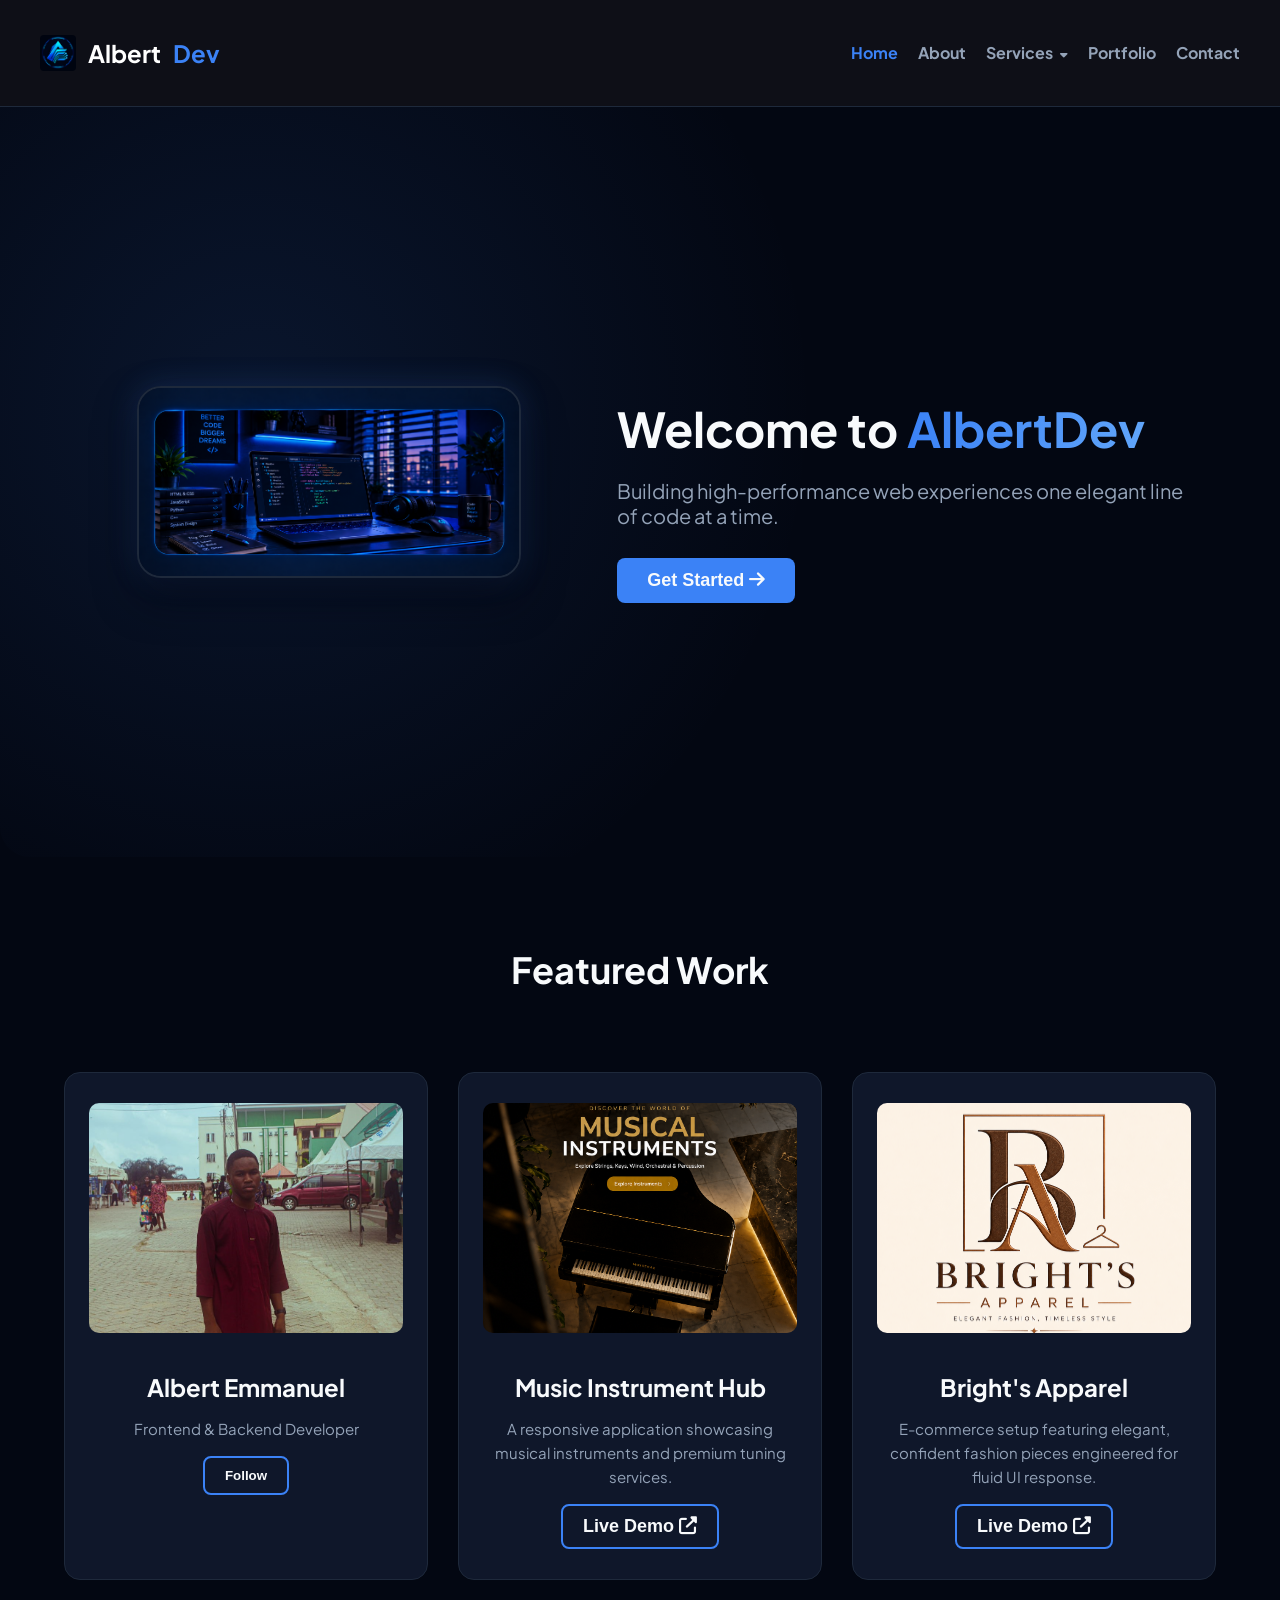
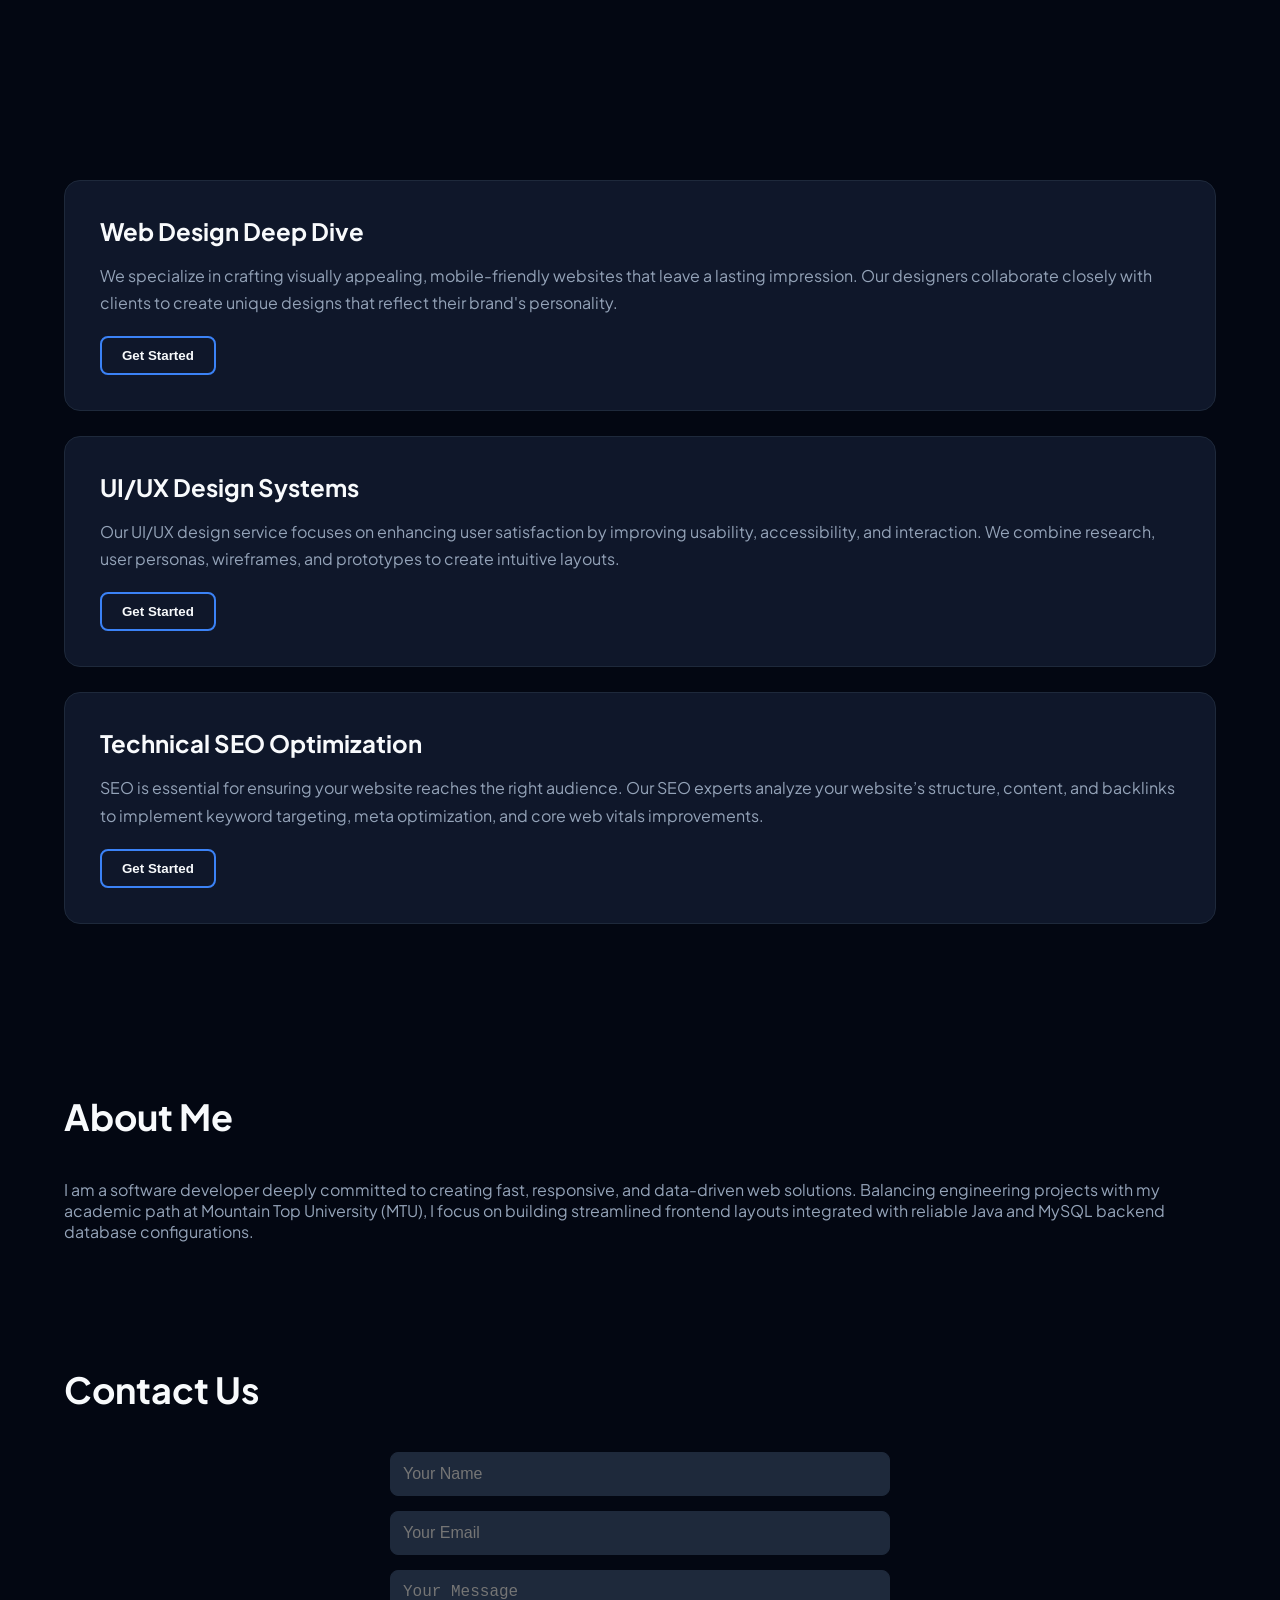
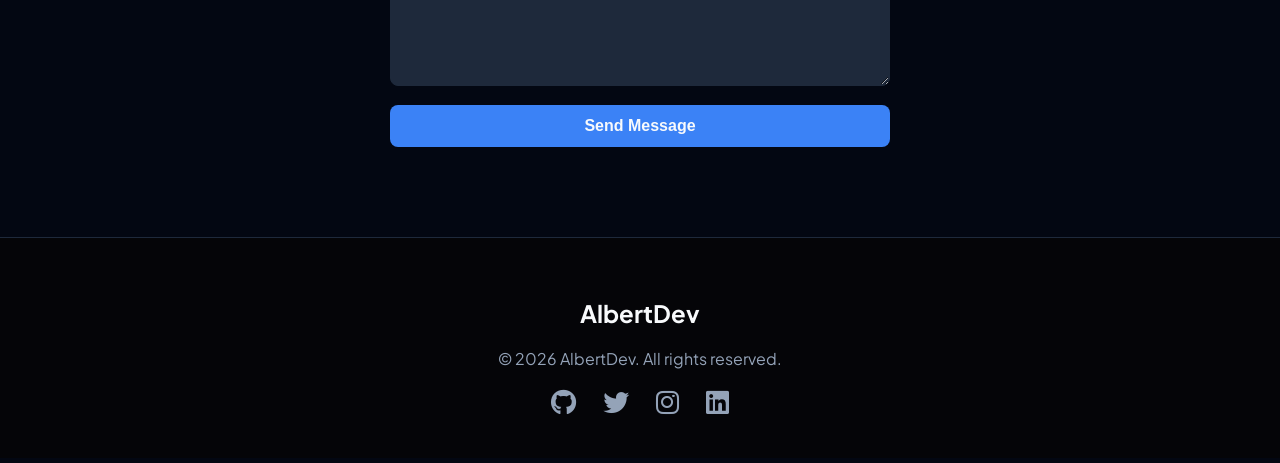
==== index.html @ c2d77518 "Update index.html" ====
<!DOCTYPE html>
<html lang="en">
<head>
    <meta charset="UTF-8">
    <meta name="viewport" content="width=device-width, initial-scale=1.0">
    <title>AlbertDev Portfolio</title>
    <link rel="preconnect" href="https://fonts.googleapis.com">
    <link rel="preconnect" href="https://fonts.gstatic.com" crossorigin>
    <link href="https://fonts.googleapis.com/css2?family=Plus+Jakarta+Sans:wght@400;600;700&display=swap" rel="stylesheet">
    <link rel="stylesheet" href="style.css">
    <link rel="stylesheet" href="https://cdnjs.cloudflare.com/ajax/libs/font-awesome/6.5.0/css/all.min.css">
</head>
<body>

<nav class="navbar">
    <h1 class="logo">
        <img src="Albert image logo.png" alt="AlbertDev Logo" class="logo-icon"> Albert<span>Dev</span>
    </h1>
    <div class="nav-toggle">&#9776;</div>
    <ul class="nav-links">
        <li><a href="#hero" class="active">Home</a></li>
        <li><a href="about.html">About</a></li>
        <li class="dropdown">
            <a href="#services" class="dropdown-trigger">Services <i class="fas fa-caret-down"></i></a>
            <ul class="dropdown-menu">
                <li><a href="contact.html">Web Design</a></li>
                <li><a href="contact.html">UI/UX Design</a></li>
                <li><a href="contact.html">SEO Optimization</a></li>
            </ul>
        </li>
        <li><a href="#cards-section">Portfolio</a></li>
        <li><a href="contact.html">Contact</a></li>
    </ul>
</nav>

<section id="hero" class="hero">
    <div class="hero-container">
        
        <div class="hero-image-side">
            <img src="Hero2.png" alt="Albert Emmanuel" class="profile-avatar">
        </div>
        
        <div class="hero-text-side">
            <h1>Welcome to <span class="text-gradient">AlbertDev</span></h1>
            <p>Building high-performance web experiences one elegant line of code at a time.</p>
            <button class="btn-primary" onclick="scrollToCards()">Get Started <i class="fas fa-arrow-right"></i></button>
        </div>

    </div>
</section>

<section id="cards-section" class="portfolio-section">
    <h2 class="section-title">Featured Work</h2>
    <div class="container grid-3">

        <div class="card portfolio-card profile-card">
            <div class="card-img-wrapper">
                <img src="Alby.jpg" alt="Albert Emmanuel" loading="lazy">
            </div>
            <h2>Albert Emmanuel</h2>
            <p class="subtitle">Frontend & Backend Developer</p>
            <button class="btn-secondary" onclick="window.location.href='mywork.html'">Follow</button>
        </div>

        <div class="card portfolio-card">
            <div class="card-img-wrapper">
                <img src="musotraxlogo.png" alt="Music Instrument Website" loading="lazy">
            </div>
            <h2>Music Instrument Hub</h2>
            <p>A responsive application showcasing musical instruments and premium tuning services.</p>
            <button class="btn-primary" onclick="window.open('https://musotrax.netlify.app/')">Live Demo <i class="fas fa-external-link-alt"></i></button>
        </div>

        <div class="card portfolio-card">
            <div class="card-img-wrapper">
                <img src="brightslogo.png" alt="Bright's Apparel" loading="lazy">
            </div>
            <h2>Bright's Apparel</h2>
            <p>E-commerce setup featuring elegant, confident fashion pieces engineered for fluid UI response.</p>
            <button class="btn-primary" onclick="window.open('https://bight-s-apparel.vercel.app/')">Live Demo <i class="fas fa-external-link-alt"></i></button>
        </div>
 </div>
</section>
    <section id="services" class="detailed-services">
    <div class="container grid-3">
        
        <div class="detailed-card">
            <h2>Web Design Deep Dive</h2>
            <p>We specialize in crafting visually appealing, mobile-friendly websites that leave a lasting impression. Our designers collaborate closely with clients to create unique designs that reflect their brand's personality.</p>
            <button class="btn-secondary" onclick="window.location.href='contact.html'">Get Started</button>
        </div>

        <div class="detailed-card">
            <h2>UI/UX Design Systems</h2>
            <p>Our UI/UX design service focuses on enhancing user satisfaction by improving usability, accessibility, and interaction. We combine research, user personas, wireframes, and prototypes to create intuitive layouts.</p>
            <button class="btn-secondary" onclick="window.location.href='contact.html'">Get Started</button>
        </div>

        <div class="detailed-card">
            <h2>Technical SEO Optimization</h2>
            <p>SEO is essential for ensuring your website reaches the right audience. Our SEO experts analyze your website’s structure, content, and backlinks to implement keyword targeting, meta optimization, and core web vitals improvements.</p>
            <button class="btn-secondary" onclick="window.location.href='contact.html'">Get Started</button>
        </div>

    </div>
</section>

<section id="about-section" class="about-section">
    <div class="container">
        <h2 class="section-title">About Me</h2>
        <div class="about-content">
            <p>I am a software developer deeply committed to creating fast, responsive, and data-driven web solutions. Balancing engineering projects with my academic path at Mountain Top University (MTU), I focus on building streamlined frontend layouts integrated with reliable Java and MySQL backend database configurations.</p>
        </div>
    </div>
</section>

<!-- Section 4: Contact Section (Synchronized Formspree Handler) -->
<section id="contact-section" class="contact-section">
    <div class="container">
        <h2 class="section-title">Contact Us</h2>
        <form id="contactForm" class="contact-form" action="https://formspree.io/f/maqdkdrg" method="POST">
            <div class="form-group">
                <input type="text" name="name" placeholder="Your Name" required>
            </div>
            <div class="form-group">
                <input type="email" name="email" placeholder="Your Email" required>
            </div>
            <div class="form-group">
                <textarea name="message" rows="5" placeholder="Your Message" required></textarea>
            </div>
            <button type="submit" class="btn-primary">Send Message</button>
        </form>

        <p id="successMessage" class="success-message" style="margin-top: 15px; display: none; font-weight: bold; color: #10B981;"></p>
    </div>
</section>

<footer class="footer">
    <div class="footer-content">
        <h2>Albert<span class="text-purple">Dev</span></h2>
        <p>© 2026 AlbertDev. All rights reserved.</p>
        <div class="social-icons">
            <a href="#"><i class="fab fa-github"></i></a>
            <a href="#"><i class="fab fa-twitter"></i></a>
            <a href="#"><i class="fab fa-instagram"></i></a>
            <a href="#"><i class="fab fa-linkedin"></i></a>
        </div>
    </div>
</footer>

<button id="backToTop" title="Go to top">↑</button>

<script>
    const toggle = document.querySelector('.nav-toggle');
    const navLinks = document.querySelector('.nav-links');
    toggle.addEventListener('click', () => navLinks.classList.toggle('active'));

    function scrollToCards() {
        document.getElementById('cards-section').scrollIntoView({ behavior: 'smooth' });
    }

    const backToTop = document.getElementById("backToTop");
    window.onscroll = function() {
        if (document.body.scrollTop > 300 || document.documentElement.scrollTop > 300) {
            backToTop.style.display = "block";
        } else {
            backToTop.style.display = "none";
        }
    };

    backToTop.addEventListener("click", () => {
        window.scrollTo({ top: 0, behavior: "smooth" });
    });
  // Formspree AJAX Submission Handler (Matched to contact.html)
const form = document.getElementById("contactForm");
const successMessage = document.getElementById("successMessage");

form.addEventListener("submit", function(e) {
    e.preventDefault(); 

    const data = new FormData(form);

    fetch(form.action, {
        method: "POST",
        body: data,
        headers: { 'Accept': 'application/json' }
    })
    .then(response => {
        if(response.ok) {
            successMessage.textContent = "✅ Thank you! Your message has been sent.";
            successMessage.style.color = "#10B981";
            successMessage.style.display = "block";
            form.reset();
        } else {
            successMessage.textContent = "⚠️ Oops! Something went wrong. Try again.";
            successMessage.style.color = "#EF4444";
            successMessage.style.display = "block";
        }
    })
    .catch(() => {
        successMessage.textContent = "⚠️ Oops! Something went wrong. Try again.";
        successMessage.style.color = "#EF4444";
        successMessage.style.display = "block";
    });
});
</script>
</body>
</html>
---- style.css ----
/* ==========================================
   THEME VARIABLES (The Screenshot Aesthetic)
   ========================================== */
:root {
    --bg-dark-obsidian: #030712; /* Deep midnight-slate background */
    --bg-card-slate: #0F172A;    /* Dark electric blue/slate for cards */
    --bg-input: #1E293B;         /* Input field background block */
    --accent-purple: #3B82F6;    /* Bright electric blue matching the FTMO style */
    --accent-glow: rgba(59, 130, 246, 0.25);
    --text-primary: #F8FAFC;      /* White text headers */
    --text-secondary: #94A3B8;    /* Soft slate blue body text */
    --border-subtle: #1E293B;     /* Seamless card borders */
}

/* ================== BODY ================== */
body {
    font-family: 'Plus Jakarta Sans', Arial, sans-serif;
    margin: 0;
    background-color: var(--bg-dark-obsidian);
    color: var(--text-secondary);
}

html {
    scroll-behavior: smooth;
}

/* ================== NAVBAR ================== */
.navbar {
    display: flex;
    justify-content: space-between;
    align-items: center;
    background-color: rgba(18, 18, 26, 0.8);
    backdrop-filter: blur(12px); 
    -webkit-backdrop-filter: blur(12px);
    padding: 15px 40px;
    position: sticky;
    top: 0;
    z-index: 1000;
    border-bottom: 1px solid var(--border-subtle);
}

.logo {
    color: var(--text-primary);
    font-size: 24px;
    font-weight: bold;
}

.logo span {
    color: var(--accent-purple);
}

.nav-toggle {
    display: none;
    font-size: 28px;
    color: var(--text-primary);
    cursor: pointer;
}

.nav-links {
    list-style: none;
    display: flex;
    gap: 20px;
    margin: 0;
    padding: 0;
}

.nav-links a {
    text-decoration: none;
    color: var(--text-secondary);
    font-weight: bold;
    transition: color 0.3s ease;
}

.nav-links a:hover, .nav-links a.active {
    color: var(--accent-purple);
}

/* ================== MIKCO STYLE FLOATING DROPDOWN ================== */
.dropdown {
    position: relative;
}

.dropdown-trigger i {
    font-size: 12px;
    margin-left: 4px;
    transition: transform 0.3s ease;
}

/* Consolidated dropdown menu using Mikco's slide-and-fade animation rules */
.dropdown-menu {
    display: block; 
    position: absolute;
    top: 100%; 
    left: 0;
    background-color: var(--bg-card-slate);
    border: 1px solid var(--border-subtle);
    list-style: none;
    padding: 10px 0;
    min-width: 170px;
    border-radius: 8px;
    box-shadow: 0 10px 25px rgba(0, 0, 0, 0.3), 0 0 15px var(--accent-glow);
    
    /* Animation initial states (hidden, pulled slightly upward) */
    opacity: 0;
    visibility: hidden;
    transform: translateY(-10px); 
    
    /* Transition curves matching the sleek corporate interface */
    transition: opacity 0.3s ease, transform 0.3s ease, visibility 0.3s ease;
    z-index: 1000;
}

.dropdown-menu li {
    padding: 0;
}

.dropdown-menu li a {
    color: var(--text-secondary);
    text-decoration: none;
    display: block;
    padding: 10px 20px;
    font-size: 14px;
    font-weight: 600;
    transition: all 0.2s ease;
}

/* Dropdown interactive links hover */
.dropdown-menu li a:hover {
    color: var(--text-primary);
    background-color: rgba(59, 130, 246, 0.1); 
    padding-left: 24px; /* Micro-motion forward bounce */
}

/* Hovering over parent slides DOWN into view */
.dropdown:hover .dropdown-menu {
    opacity: 1;
    visibility: visible;
    transform: translateY(0); 
}

/* Rotates the caret smoothly */
.dropdown:hover .dropdown-trigger i {
    transform: rotate(180deg);
    color: var(--accent-purple);
}
 /* ================== REBUILT HERO SECTION ================== */
.hero {
    min-height: 70vh;
    display: flex;
    align-items: center;
    justify-content: center;
    padding: 60px 20px;
    background: radial-gradient(circle at 20% 40%, rgba(59, 130, 246, 0.12) 0%, transparent 50%);
    overflow: hidden;
    border-bottom-left-radius: 30px;
    border-bottom-right-radius: 30px;
}
 .hero-container {
    display: flex;
    align-items: center;
    justify-content: space-between;
    gap: 50px;
    width: 90%;
    max-width: 1100px;
    margin: 0 auto;
}

.hero-image-side {
    flex: 1;
    display: flex;
    justify-content: center;
    align-items: center;
}

.profile-avatar {
    width: 100%;
    max-width: 380px;
    height: auto;
    border-radius: 24px;
    border: 2px solid var(--border-subtle);
    box-shadow: 0 20px 40px rgba(3, 7, 18, 0.6), 0 0 30px rgba(59, 130, 246, 0.2);
    object-fit: cover;
}

.hero-text-side {
    flex: 1.2;
    text-align: left;
}

.hero-text-side h1 {
    font-size: 48px;
    margin-bottom: 20px;
    line-height: 1.2;
    color: var(--text-primary);
}

.hero-text-side p {
    font-size: 20px;
    margin-bottom: 30px;
    color: var(--text-secondary);
}

.hero button, .btn-primary {
    background-color: var(--accent-purple);
    color: var(--text-primary);
    border: none;
    padding: 12px 30px;
    border-radius: 8px;
    font-size: 18px;
    cursor: pointer;
    font-weight: 600;
    transition: all 0.3s ease;
}

.hero button:hover, .btn-primary:hover {
    background-color: #2563EB; 
    box-shadow: 0 5px 25px var(--accent-glow);
    transform: translateY(-2px);
}

.small-hero {
    padding: 80px 20px;
    border-radius: 0;
}

/* ================== LAYOUT STRUCTURE & CARDS ================== */
.container {
    width: 90%;
    max-width: 1200px;
    margin: 0 auto;
    padding: 40px 0;
}

/* Sleek Flexible Grid Layout */
.grid-3 {
    display: grid;
    grid-template-columns: repeat(auto-fit, minmax(320px, 1fr));
    gap: 30px;
}

.card {
    background-color: var(--bg-card-slate);
    border: 1px solid var(--border-subtle);
    padding: 30px 24px;
    border-radius: 16px;
    text-align: center;
    box-sizing: border-box;
    transition: transform 0.3s cubic-bezier(0.4, 0, 0.2, 1), border-color 0.3s, box-shadow 0.3s;
}

.card:hover {
    transform: translateY(-8px);
    border-color: var(--accent-purple);
    box-shadow: 0 12px 40px var(--accent-glow);
}

.card img, .card-img-wrapper img {
    width: 100%;
    border-radius: 10px;
    margin-bottom: 15px;
    object-fit: cover;
    height: 230px;
}

.card h2 {
    color: var(--text-primary);
    font-size: 24px;
    margin-bottom: 12px;
}

.card p {
    color: var(--text-secondary);
    font-size: 15px;
    line-height: 1.6;
}

.card button, .btn-secondary {
    background-color: transparent;
    color: var(--text-primary);
    border: 2px solid var(--accent-purple);
    padding: 10px 20px;
    border-radius: 8px;
    cursor: pointer;
    font-weight: 600;
    transition: all 0.3s ease;
}

.card button:hover, .btn-secondary:hover {
    background-color: var(--accent-purple);
    transform: scale(1.05);
}

.card-icon {
    font-size: 40px;
    color: var(--accent-purple);
    margin-bottom: 15px;
}

/* ================== DETAILED SERVICES DISPLAY FIXED ================== */
.detailed-services {
    padding: 60px 0;
    background: var(--bg-dark-obsidian);
}

.detailed-services .container {
    display: flex;
    flex-direction: column;
    gap: 25px;
}

.detailed-card {
    background-color: var(--bg-card-slate);
    border: 1px solid var(--border-subtle);
    padding: 35px;
    border-radius: 16px;
    text-align: left;
    transition: border-color 0.3s ease;
}

.detailed-card:hover {
    border-color: var(--accent-purple);
}

.detailed-card h2 {
    color: var(--text-primary);
    margin-top: 0;
    margin-bottom: 15px;
}

.detailed-card p {
    color: var(--text-secondary);
    line-height: 1.7;
    margin-bottom: 20px;
    font-size: 16px;
}
 /* ================== SERVICES / PORTFOLIO UTILITIES ================== */
.services-section, .portfolio-section {
    padding: 60px 0;
    text-align: center;
}

.section-title {
    font-size: 36px;
    color: var(--text-primary);
    margin-bottom: 40px;
}

.text-gradient {
    background: linear-gradient(to right, #3B82F6, #60A5FA);
    -webkit-background-clip: text;
    -webkit-text-fill-color: transparent;
}
/* ================== CONTACT FORM ================== */
.contact-form {
    max-width: 500px;
    margin: auto;
    display: flex;
    flex-direction: column;
    gap: 15px;
}

.contact-form input,
.contact-form textarea {
    padding: 12px;
    border-radius: 8px;
    background-color: var(--bg-input);
    border: 1px solid var(--border-subtle);
    color: var(--text-primary);
    font-size: 16px;
    width: 100%;
    box-sizing: border-box;
    transition: border 0.3s ease, box-shadow 0.3s ease;
}

.contact-form input:focus,
.contact-form textarea:focus {
    border-color: var(--accent-purple);
    box-shadow: 0 0 8px var(--accent-glow);
    outline: none;
}

.contact-form button {
    background-color: var(--accent-purple);
    color: var(--text-primary);
    border: none;
    padding: 12px;
    border-radius: 8px;
    font-size: 16px;
    font-weight: 600;
    cursor: pointer;
    transition: all 0.3s ease;
}

.contact-form button:hover {
    background-color: #2563EB;
    transform: scale(1.02);
}

/* ================== FOOTER ================== */
.footer {
    background-color: #050508;
    border-top: 1px solid var(--border-subtle);
    color: var(--text-primary);
    text-align: center;
    padding: 40px 20px;
    margin-top: 50px;
}

.footer p {
    color: var(--text-secondary);
}

.social-icons a {
    text-decoration: none;
    color: var(--text-secondary);
    font-size: 26px;
    margin: 0 12px;
    display: inline-block;
    transition: transform 0.3s ease, color 0.3s ease;
}

.social-icons a:hover {
    transform: scale(1.2);
    color: var(--accent-purple);
}

/* ================== BACK TO TOP BUTTON ================== */
#backToTop {
    position: fixed;
    bottom: 40px;
    right: 40px;
    display: none;
    background-color: var(--accent-purple);
    color: white;
    border: none;
    padding: 12px 18px;
    border-radius: 50%;
    font-size: 20px;
    cursor: pointer;
    box-shadow: 0 4px 15px var(--accent-glow);
    transition: all 0.3s ease;
}

#backToTop:hover {
    background-color: #2563EB;
    transform: scale(1.1);
}

.back-home {
    display: inline-block;
    margin: 20px;
    text-decoration: none;
    color: var(--accent-purple);
    font-weight: bold;
}

/* ================== PROJECT GRID SECTION ================== */
.projects {
    padding: 80px 10%;
    text-align: center;
}

.projects-grid {
    display: grid;
    grid-template-columns: repeat(auto-fit, minmax(280px, 1fr));
    gap: 30px;
    margin-top: 40px;
}

.project-card {
    background-color: var(--bg-card-slate);
    border: 1px solid var(--border-subtle);
    border-radius: 12px;
    overflow: hidden;
    transition: 0.3s ease;
}

.project-card:hover {
    transform: translateY(-8px);
    border-color: var(--accent-purple);
    box-shadow: 0 12px 30px var(--accent-glow);
}

.project-card img {
    width: 100%;
    height: 200px;
    object-fit: cover;
}

.project-buttons {
    display: flex;
    justify-content: center;
    gap: 10px;
    padding: 15px;
}

.demo-btn, .github-btn {
    padding: 8px 15px;
    text-decoration: none;
    border-radius: 6px;
    font-weight: bold;
    transition: 0.2s ease;
}

.demo-btn {
    background: var(--accent-purple);
    color: var(--text-primary);
}

.demo-btn:hover {
    background: #2563EB;
}

.github-btn {
    background: #1A1A26;
    color: var(--text-primary);
    border: 1px solid var(--border-subtle);
}

.github-btn:hover {
    background: var(--border-subtle);
}
 /* ================== RESPONSIVE MEDIA QUERIES ================== */
@media (max-width: 950px) {
    .nav-links {
        flex-direction: column;
        display: none;
        width: 100%;
        background-color: var(--bg-card-slate);
        border-top: 1px solid var(--border-subtle);
    }

    .nav-links.active {
        display: flex;
    }

    .nav-toggle {
        display: block;
    }

    .nav-links li {
        text-align: center;
        padding: 12px 0;
    }
}
 @media (max-width: 768px) {
    .hero-container {
        flex-direction: column;
        text-align: center;
        gap: 30px;
    }
    .hero-text-side {
        text-align: center;
    }
    .hero-text-side h1 {
        font-size: 36px;
    }
    .profile-avatar {
        max-width: 280px;
    }
}
.logo {
    display: flex;         /* Puts the image and text side-by-side */
    align-items: center;   /* Centers them perfectly on the same line */
    gap: 12px;             /* Adds a clean space between the logo and text */
    font-size: 24px;
    font-weight: bold;
    color: #ffffff;
}

/* This is the magic rule that shrinks your big logo image */
.logo-icon {
    height: 36px;          /* Forces the logo to stay small and fit the navbar */
    width: auto;           /* Perfectly keeps the original shape proportions */
    object-fit: contain;   /* Prevents any stretching or squeezing */
    border-radius: 4px;    /* Optional: Gives it clean, slightly soft corners */
}
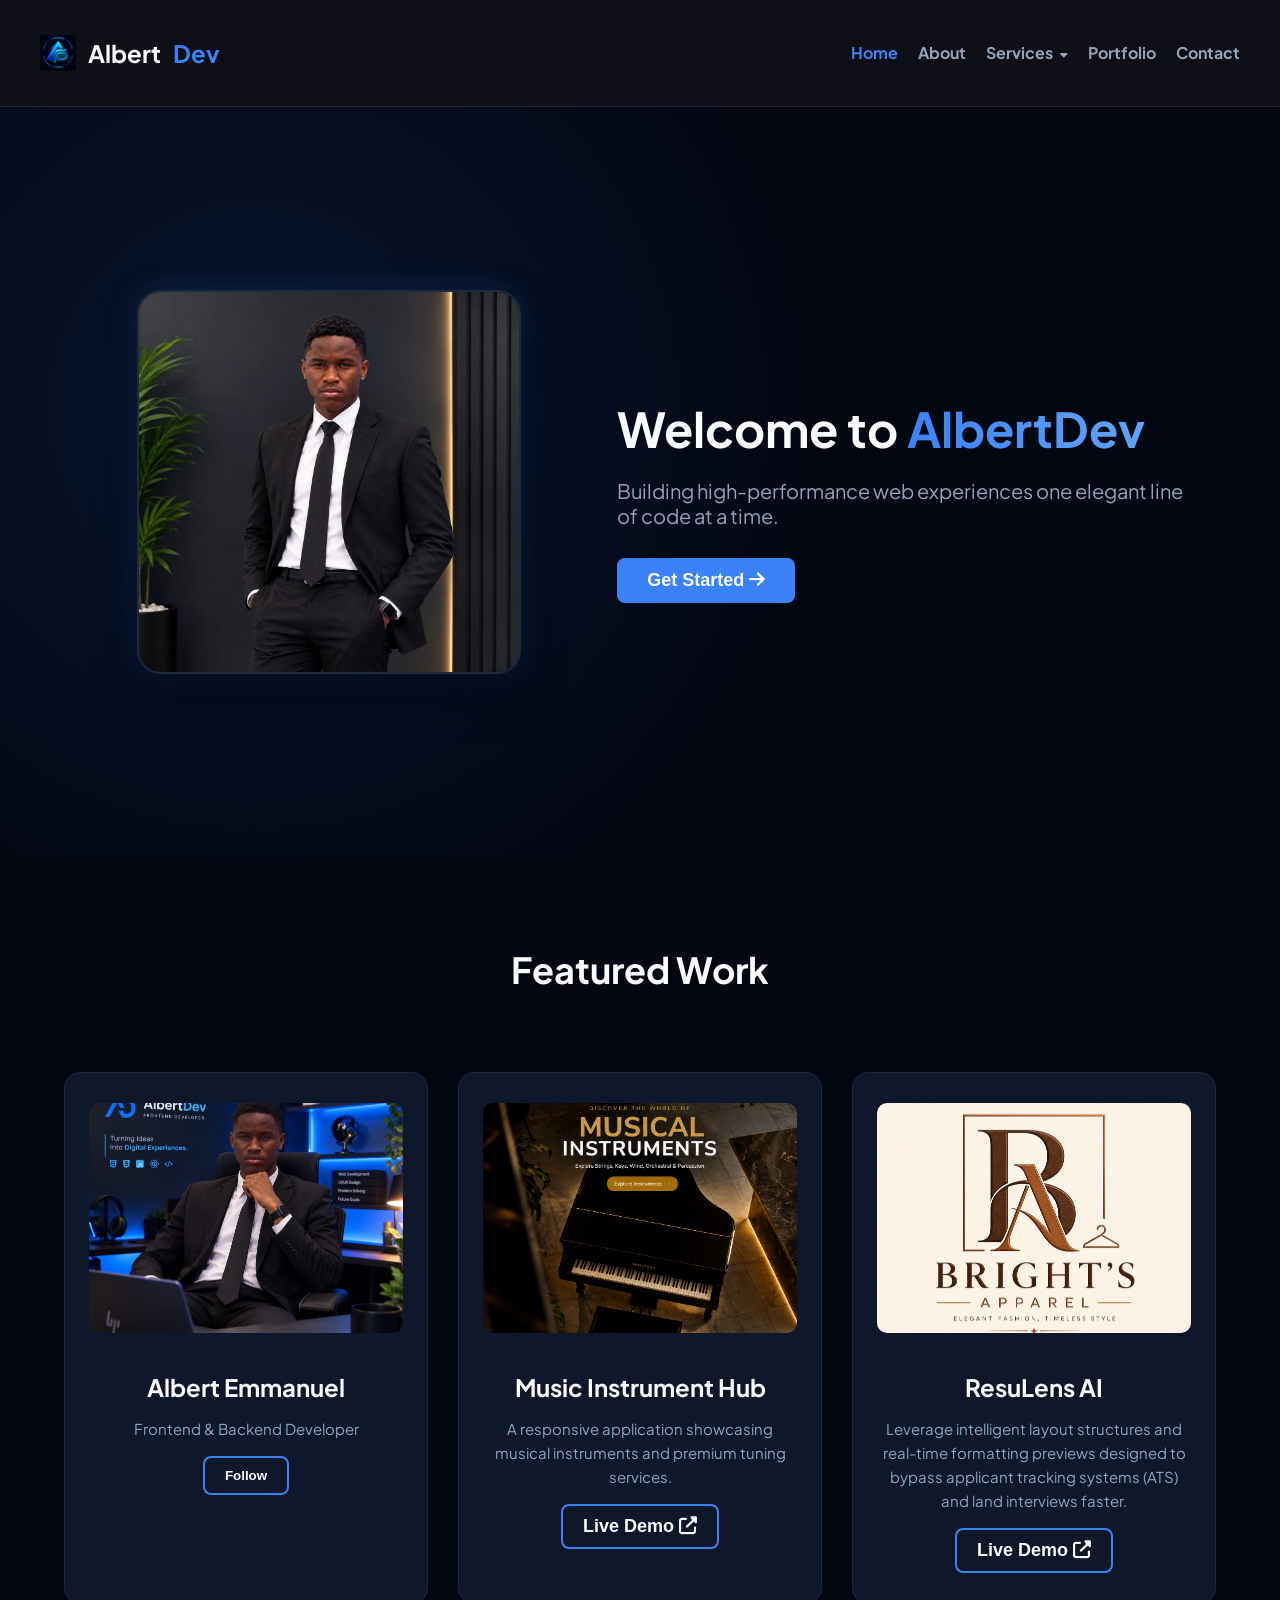
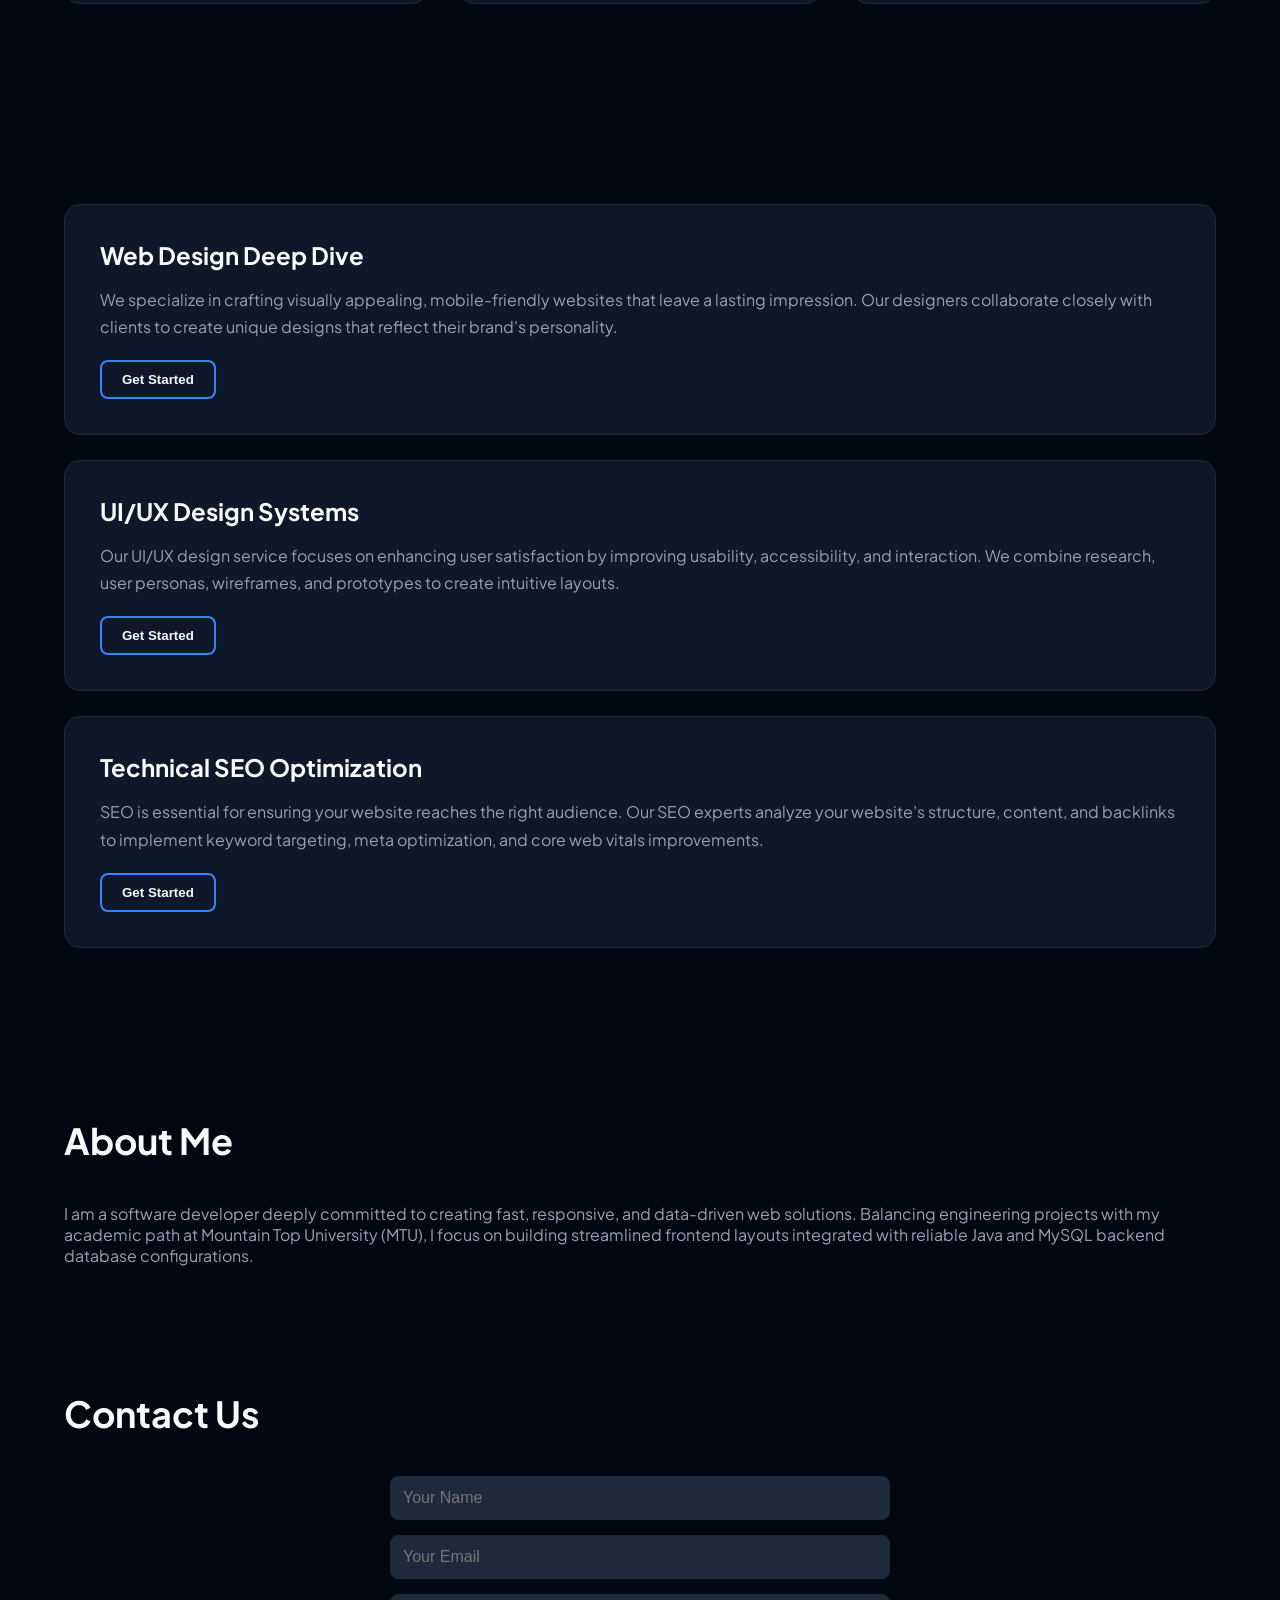
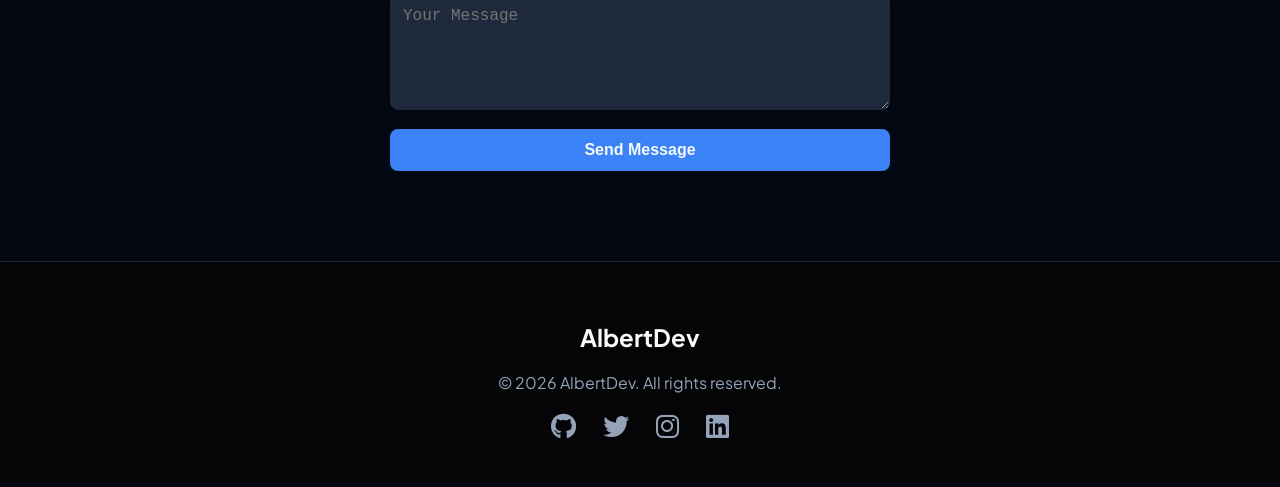
==== commit 8a93648b: "Revise index.html for portfolio updates Updated HTML structure and content for the portfolio page, i" ====
--- a/index.html
+++ b/index.html
@@ -37,7 +37,7 @@
     <div class="hero-container">
         
         <div class="hero-image-side">
-            <img src="Hero2.png" alt="Albert Emmanuel" class="profile-avatar">
+            <img src="heroimg.jpeg" alt="Albert Emmanuel" class="profile-avatar">
         </div>
         
         <div class="hero-text-side">
@@ -55,7 +55,7 @@
 
         <div class="card portfolio-card profile-card">
             <div class="card-img-wrapper">
-                <img src="Alby.jpg" alt="Albert Emmanuel" loading="lazy">
+                <img src="Albertcardimg.jpeg" alt="Albert Emmanuel" loading="lazy">
             </div>
             <h2>Albert Emmanuel</h2>
             <p class="subtitle">Frontend & Backend Developer</p>
@@ -75,8 +75,8 @@
             <div class="card-img-wrapper">
                 <img src="brightslogo.png" alt="Bright's Apparel" loading="lazy">
             </div>
-            <h2>Bright's Apparel</h2>
-            <p>E-commerce setup featuring elegant, confident fashion pieces engineered for fluid UI response.</p>
+            <h2>ResuLens AI</h2>
+            <p>Leverage intelligent layout structures and real-time formatting previews designed to bypass applicant tracking systems (ATS) and land interviews faster.</p>
             <button class="btn-primary" onclick="window.open('https://bight-s-apparel.vercel.app/')">Live Demo <i class="fas fa-external-link-alt"></i></button>
         </div>
  </div>
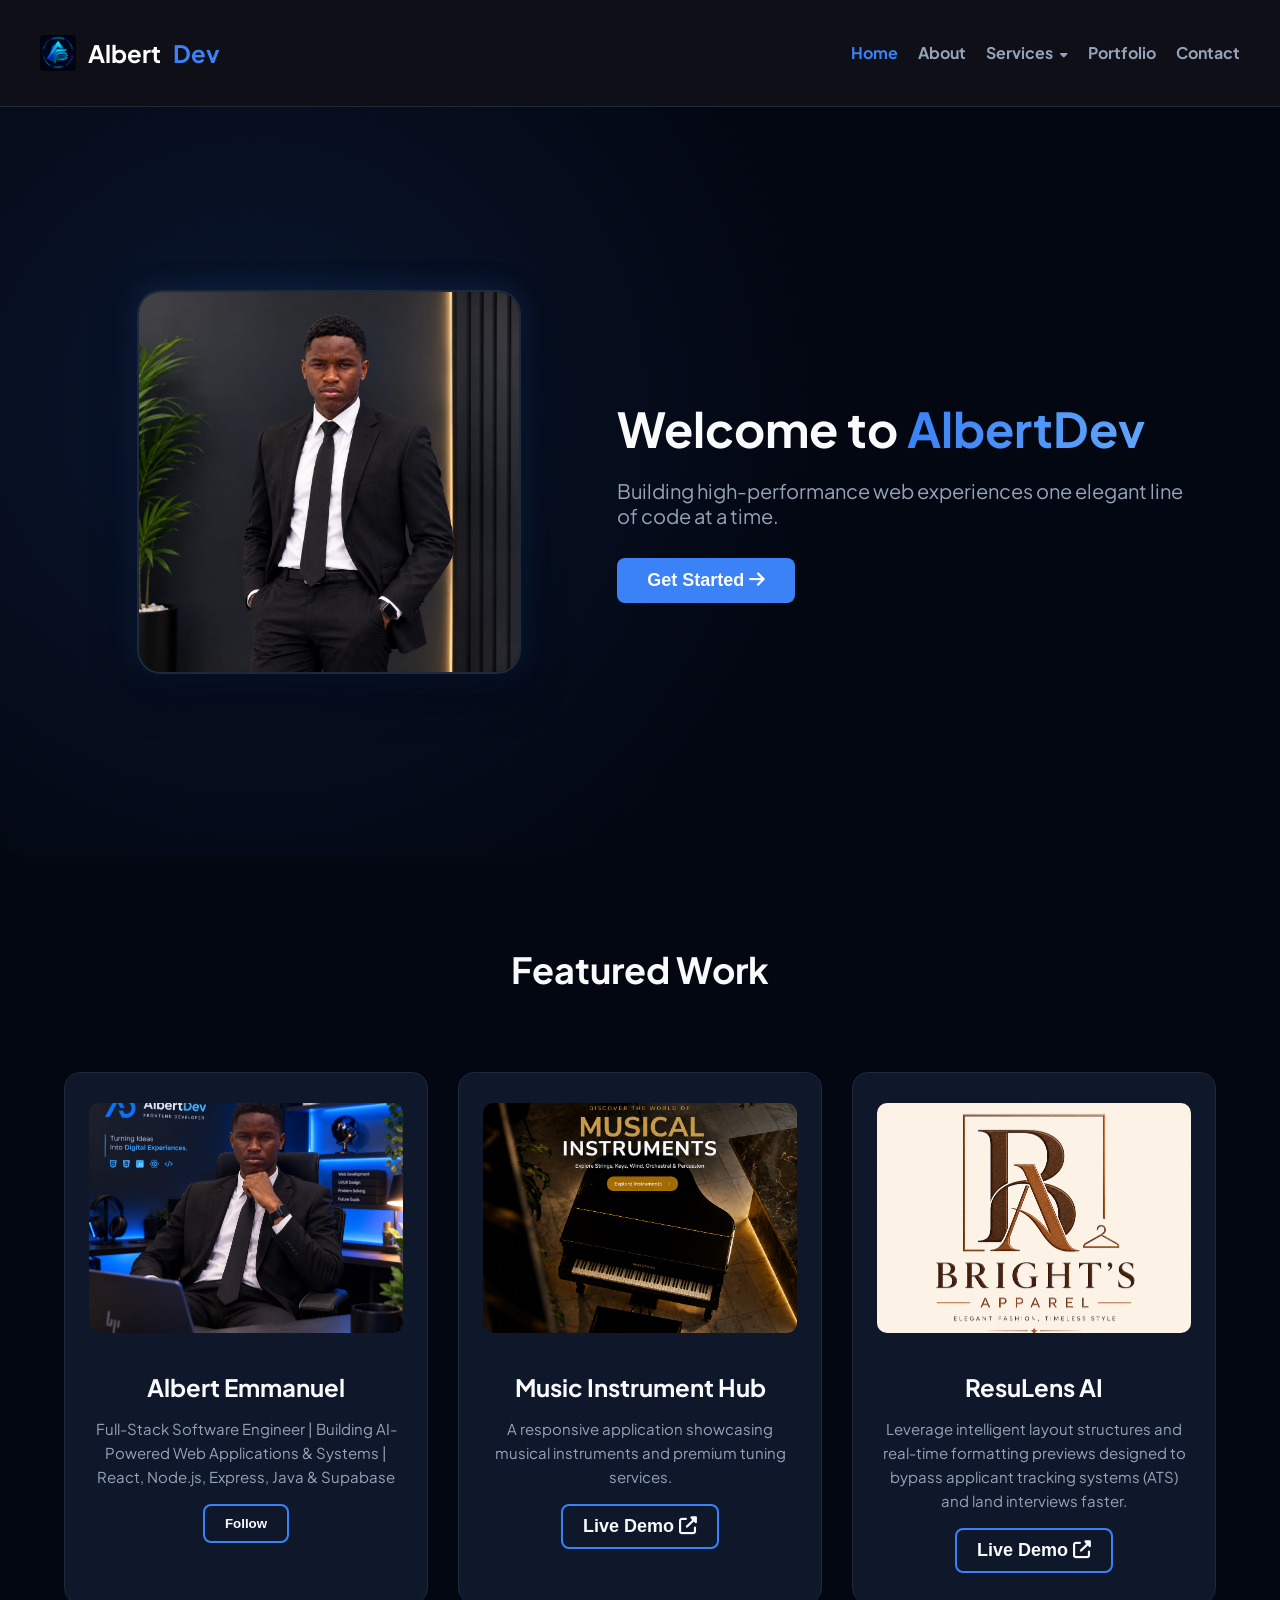
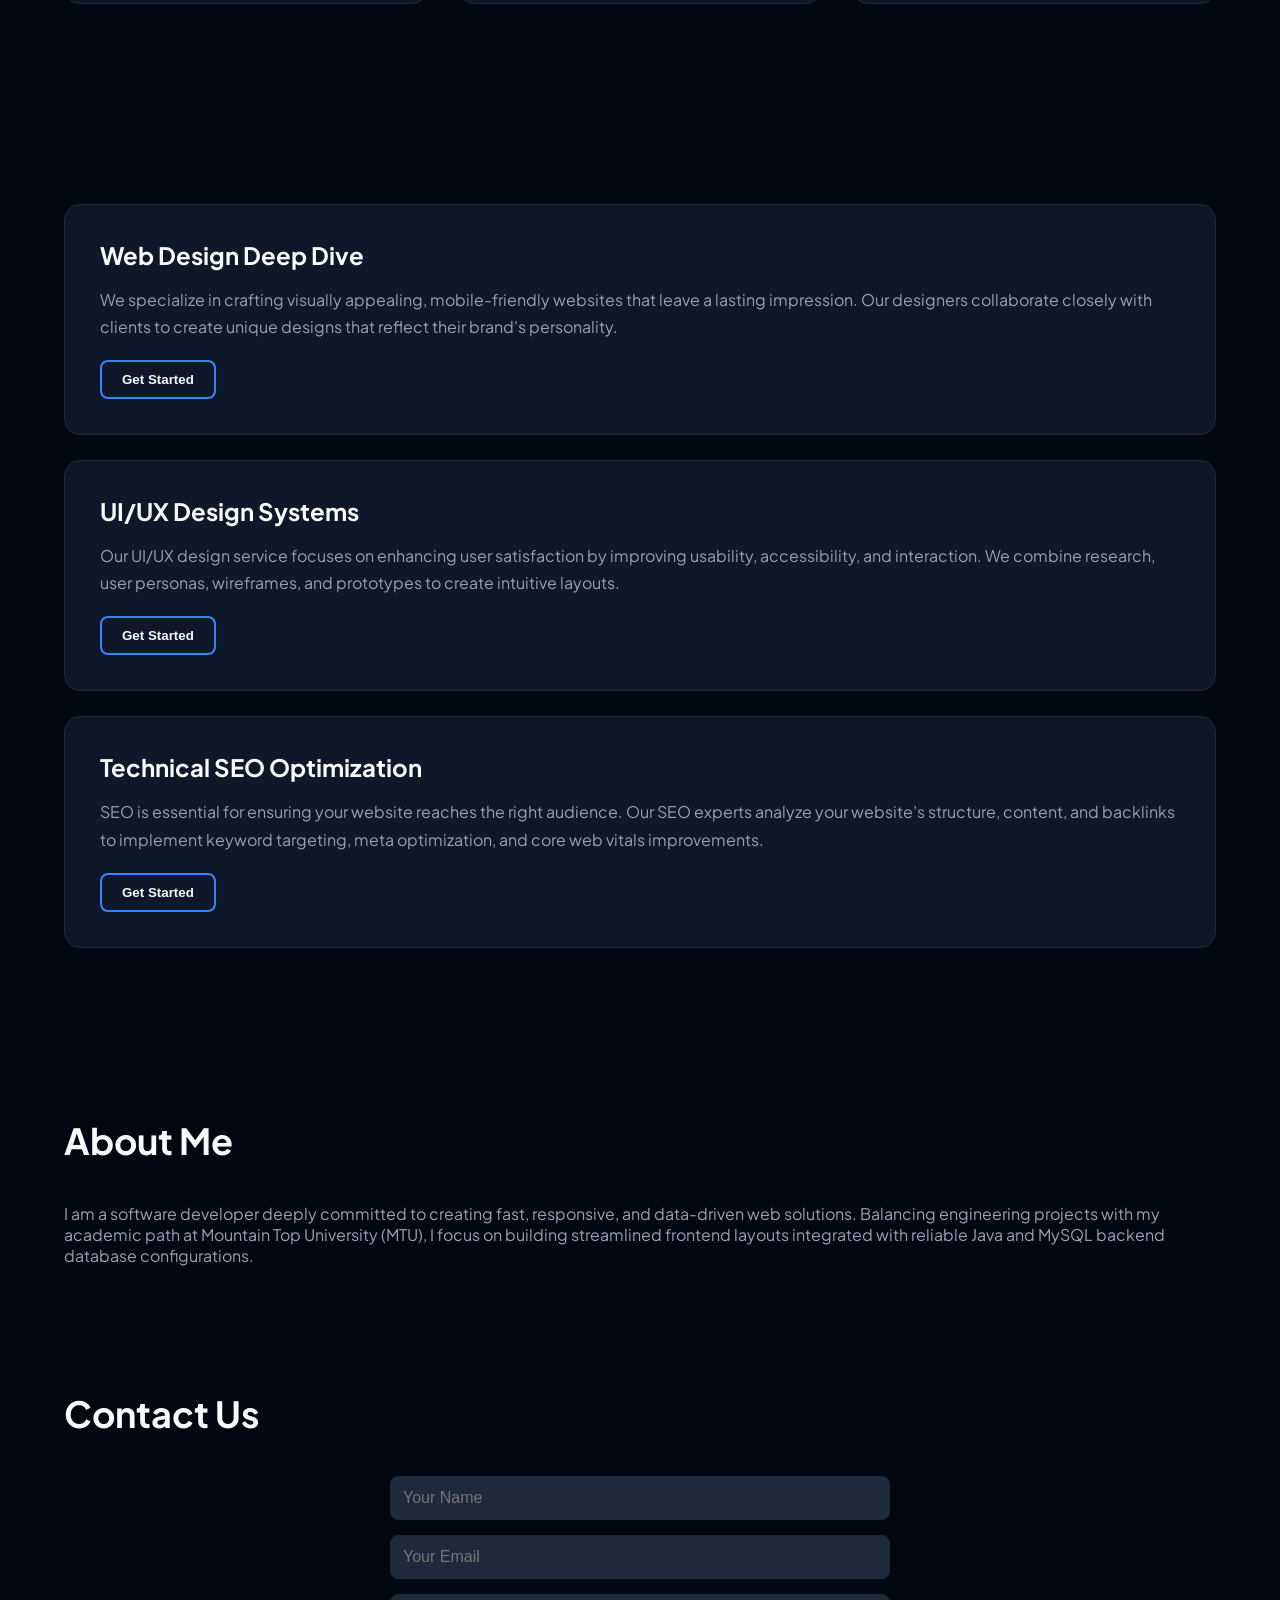
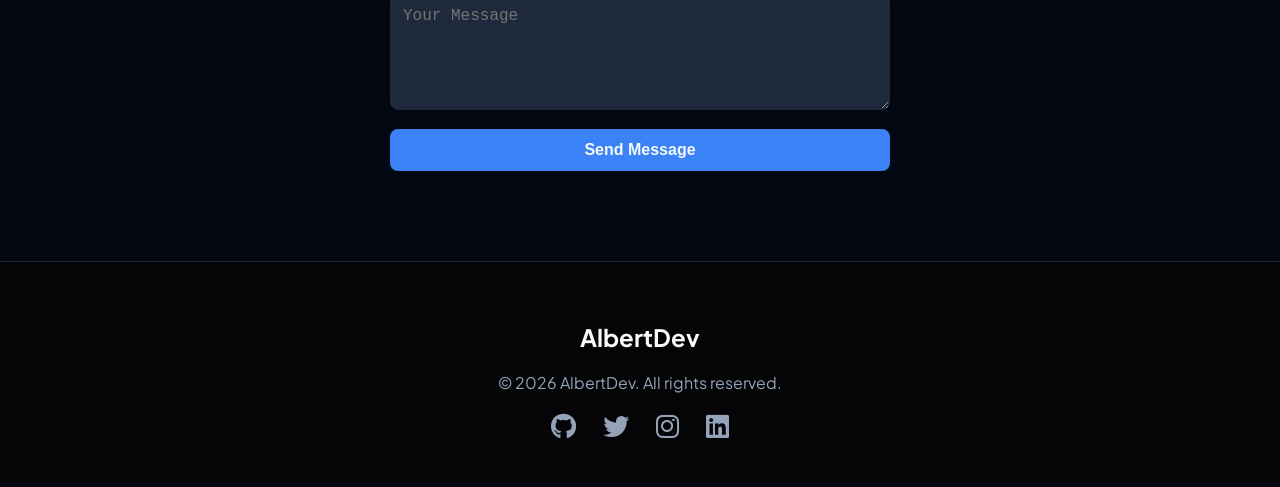
==== commit b67afe5a: "Fix HTML encoding issues in index.html" ====
--- a/index.html
+++ b/index.html
@@ -58,7 +58,7 @@
                 <img src="Albertcardimg.jpeg" alt="Albert Emmanuel" loading="lazy">
             </div>
             <h2>Albert Emmanuel</h2>
-            <p class="subtitle">Frontend & Backend Developer</p>
+            <p class="subtitle">Full-Stack Software Engineer | Building AI-Powered Web Applications & Systems | React, Node.js, Express, Java & Supabase</p>
             <button class="btn-secondary" onclick="window.location.href='mywork.html'">Follow</button>
         </div>
 
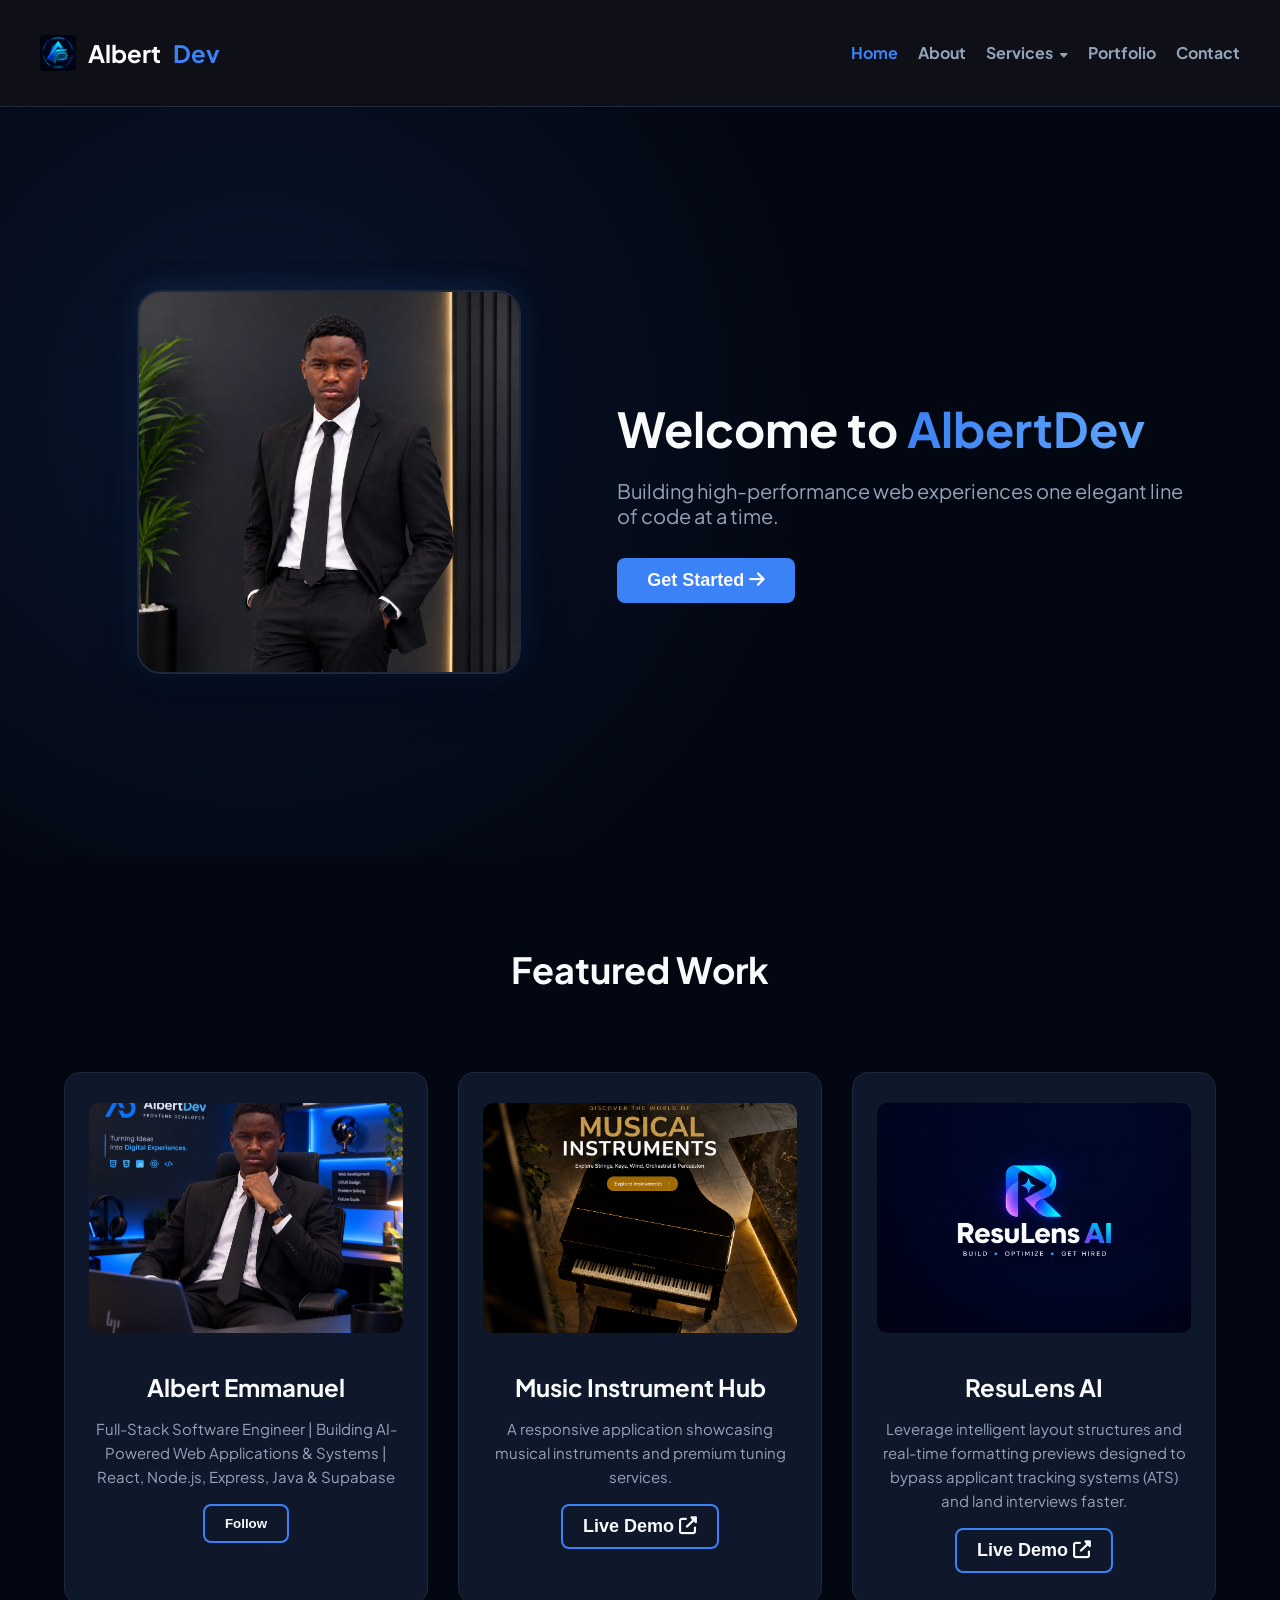
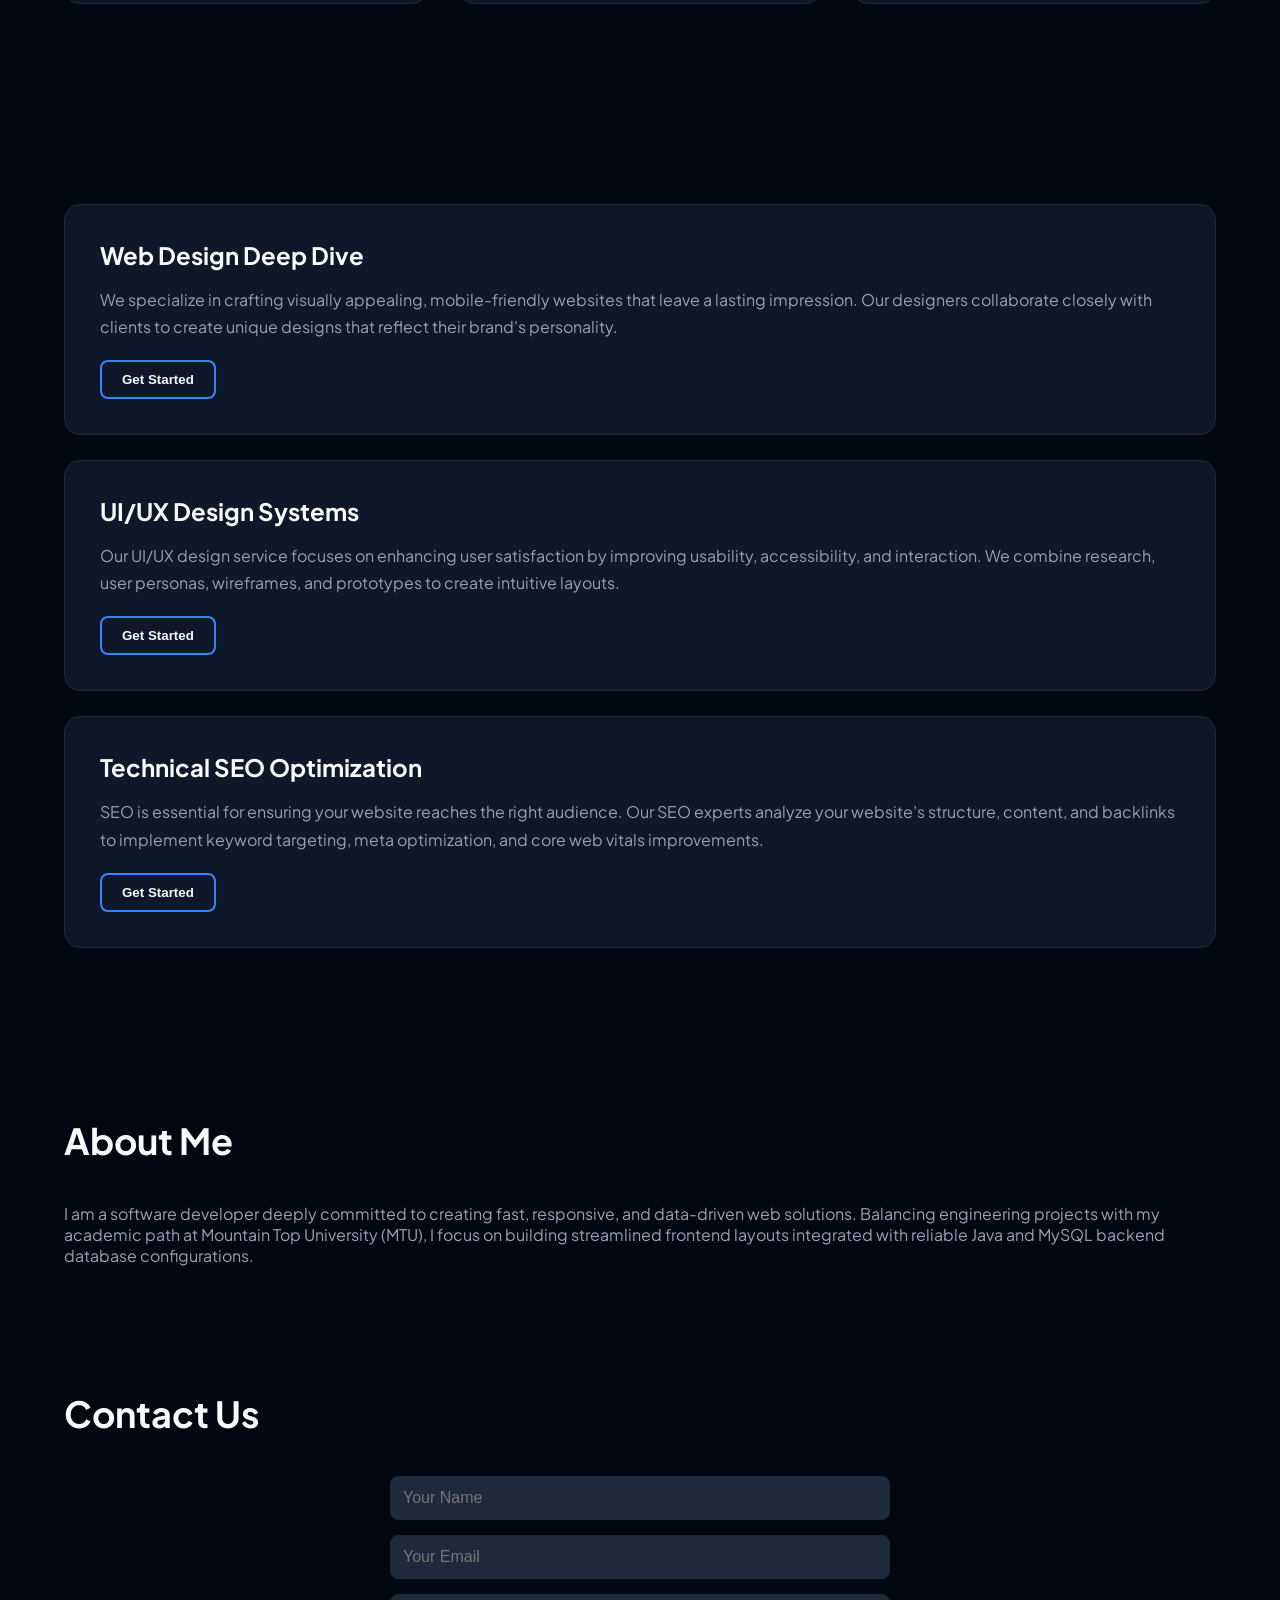
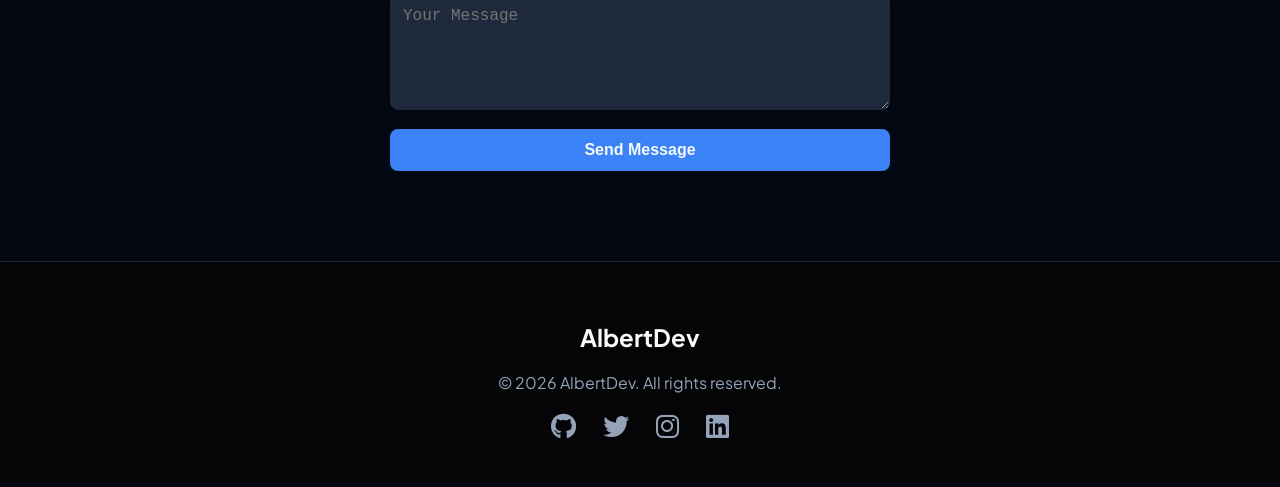
==== commit da4ecddd: "Update index.html" ====
--- a/index.html
+++ b/index.html
@@ -73,7 +73,7 @@
 
         <div class="card portfolio-card">
             <div class="card-img-wrapper">
-                <img src="brightslogo.png" alt="Bright's Apparel" loading="lazy">
+                <img src="ResuLens AI.jpeg" alt="Bright's Apparel" loading="lazy">
             </div>
             <h2>ResuLens AI</h2>
             <p>Leverage intelligent layout structures and real-time formatting previews designed to bypass applicant tracking systems (ATS) and land interviews faster.</p>
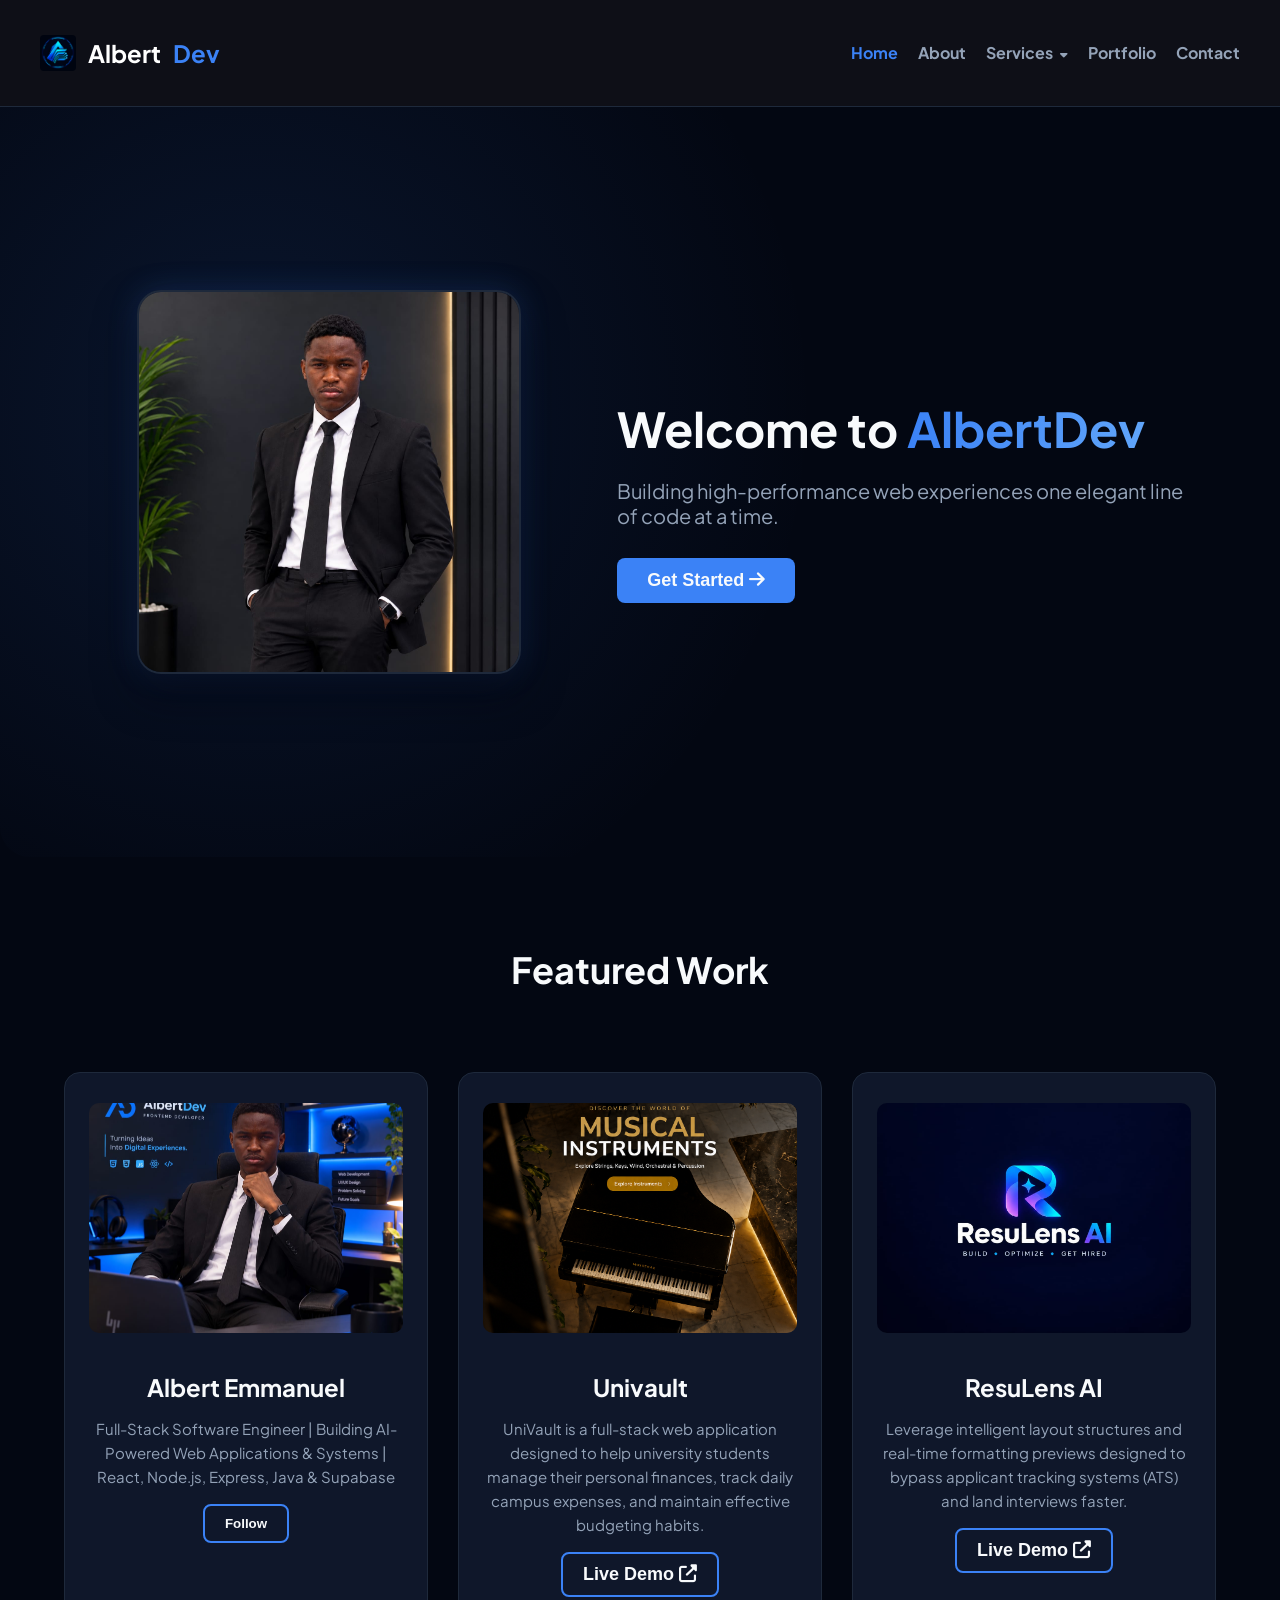
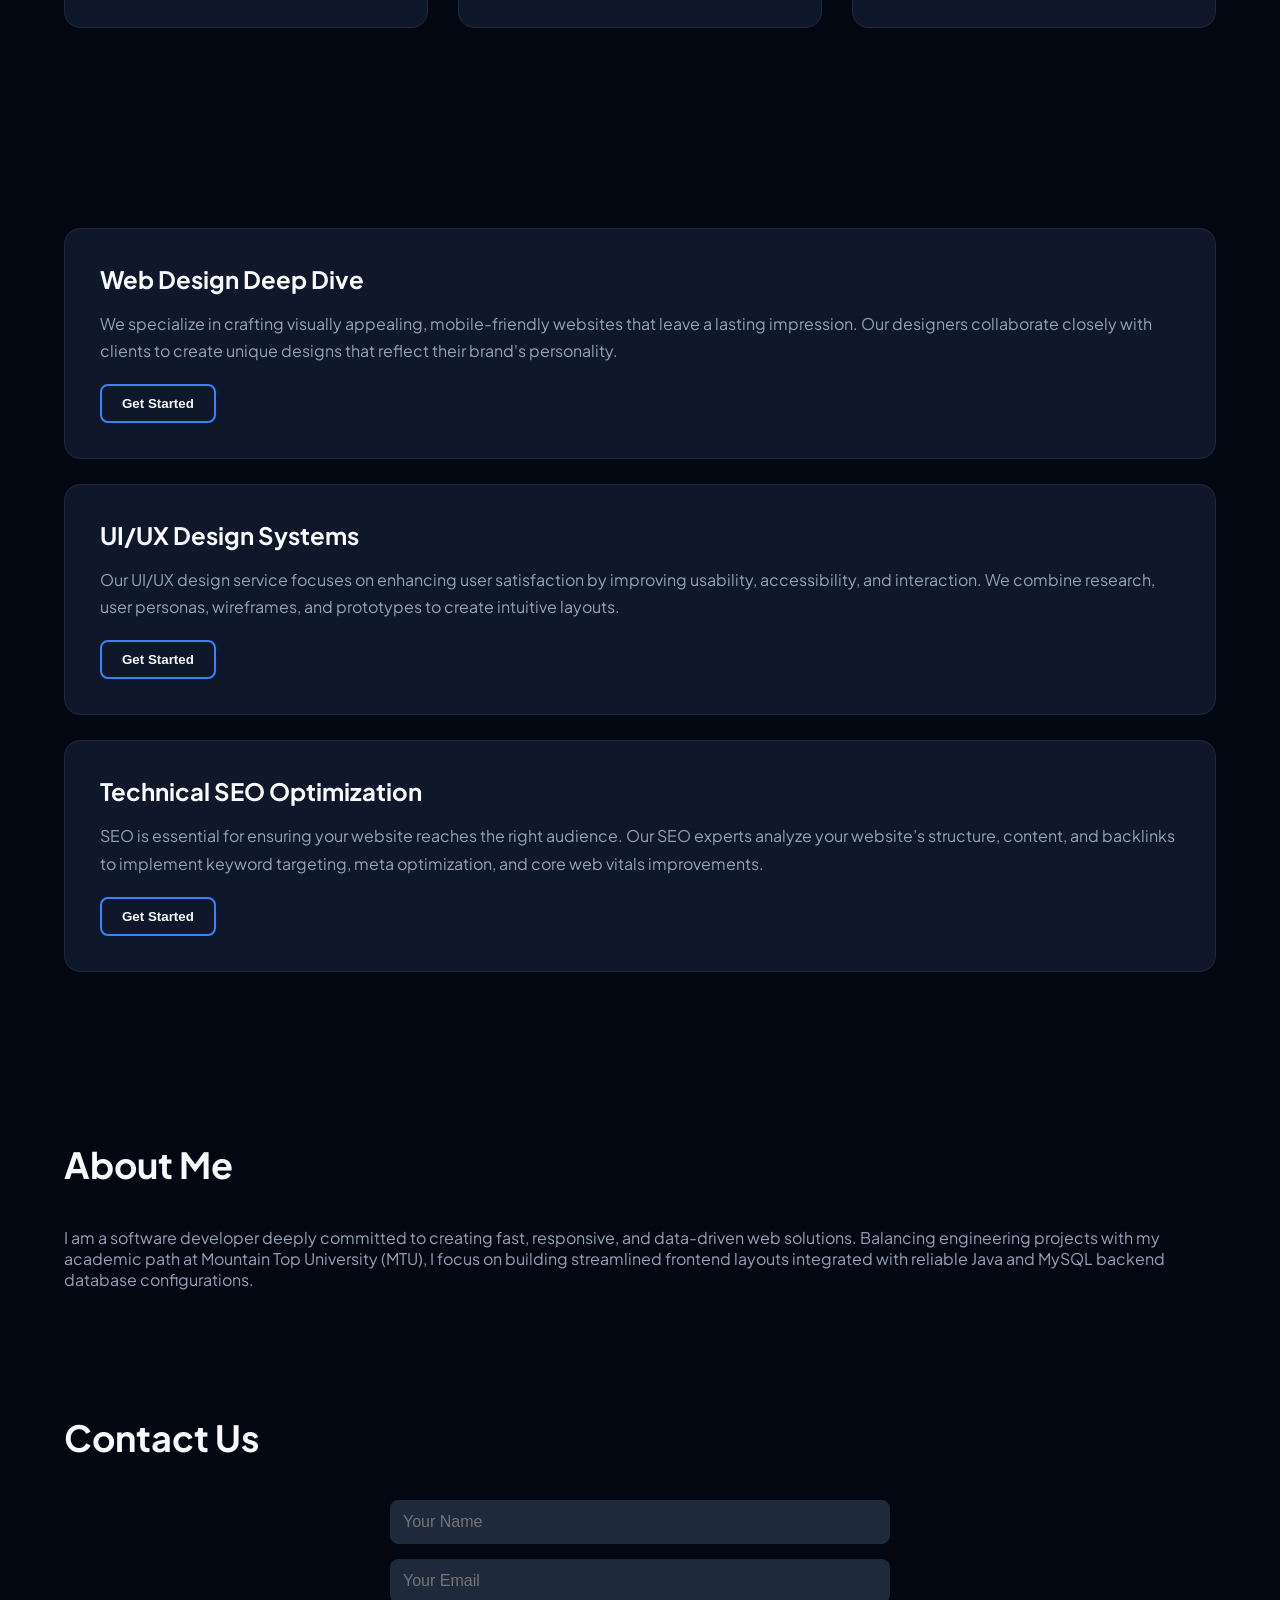
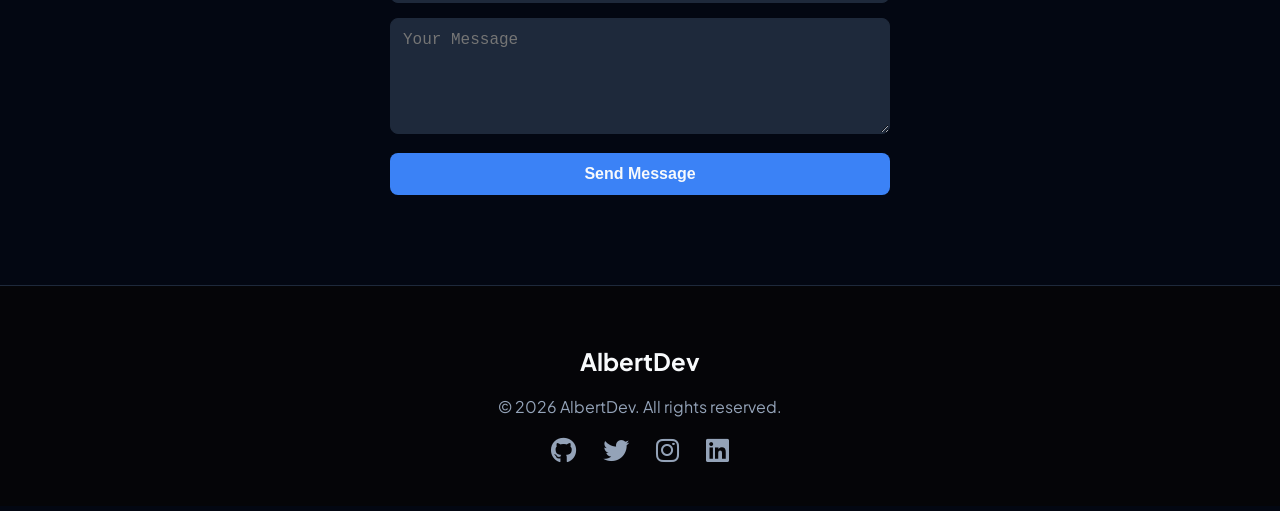
==== commit bbe14df0: "Update index.html" ====
--- a/index.html
+++ b/index.html
@@ -64,11 +64,11 @@
 
         <div class="card portfolio-card">
             <div class="card-img-wrapper">
-                <img src="musotraxlogo.png" alt="Music Instrument Website" loading="lazy">
-            </div>
-            <h2>Music Instrument Hub</h2>
-            <p>A responsive application showcasing musical instruments and premium tuning services.</p>
-            <button class="btn-primary" onclick="window.open('https://musotrax.netlify.app/')">Live Demo <i class="fas fa-external-link-alt"></i></button>
+                <img src="musotraxlogo.png" alt="Univault" loading="lazy">
+            </div>
+            <h2>Univault</h2>
+            <p>UniVault is a full-stack web application designed to help university students manage their personal finances, track daily campus expenses, and maintain effective budgeting habits.</p>
+            <button class="btn-primary" onclick="window.open('https://univault-web-bepi.vercel.app/')">Live Demo <i class="fas fa-external-link-alt"></i></button>
         </div>
 
         <div class="card portfolio-card">
@@ -77,7 +77,7 @@
             </div>
             <h2>ResuLens AI</h2>
             <p>Leverage intelligent layout structures and real-time formatting previews designed to bypass applicant tracking systems (ATS) and land interviews faster.</p>
-            <button class="btn-primary" onclick="window.open('https://bight-s-apparel.vercel.app/')">Live Demo <i class="fas fa-external-link-alt"></i></button>
+            <button class="btn-primary" onclick="window.open('https://resulens-ai-app.vercel.app/')">Live Demo <i class="fas fa-external-link-alt"></i></button>
         </div>
  </div>
 </section>
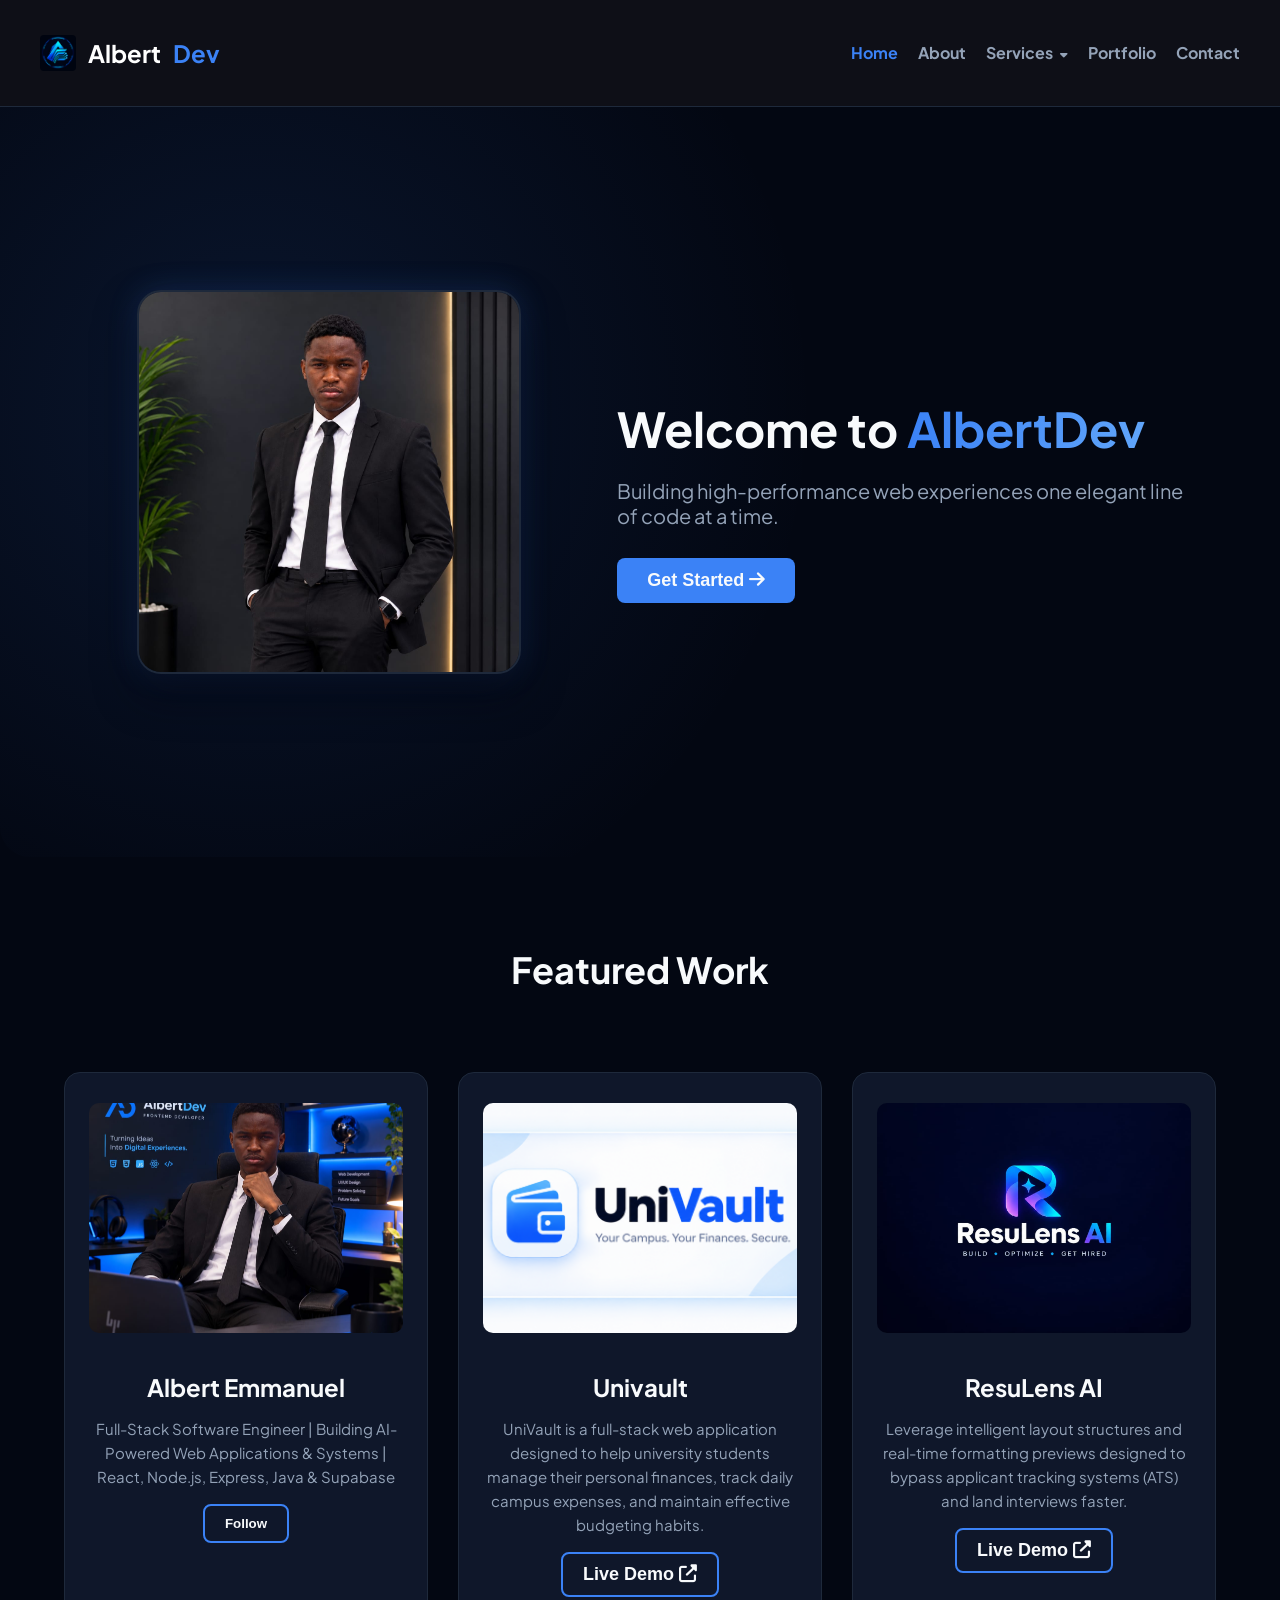
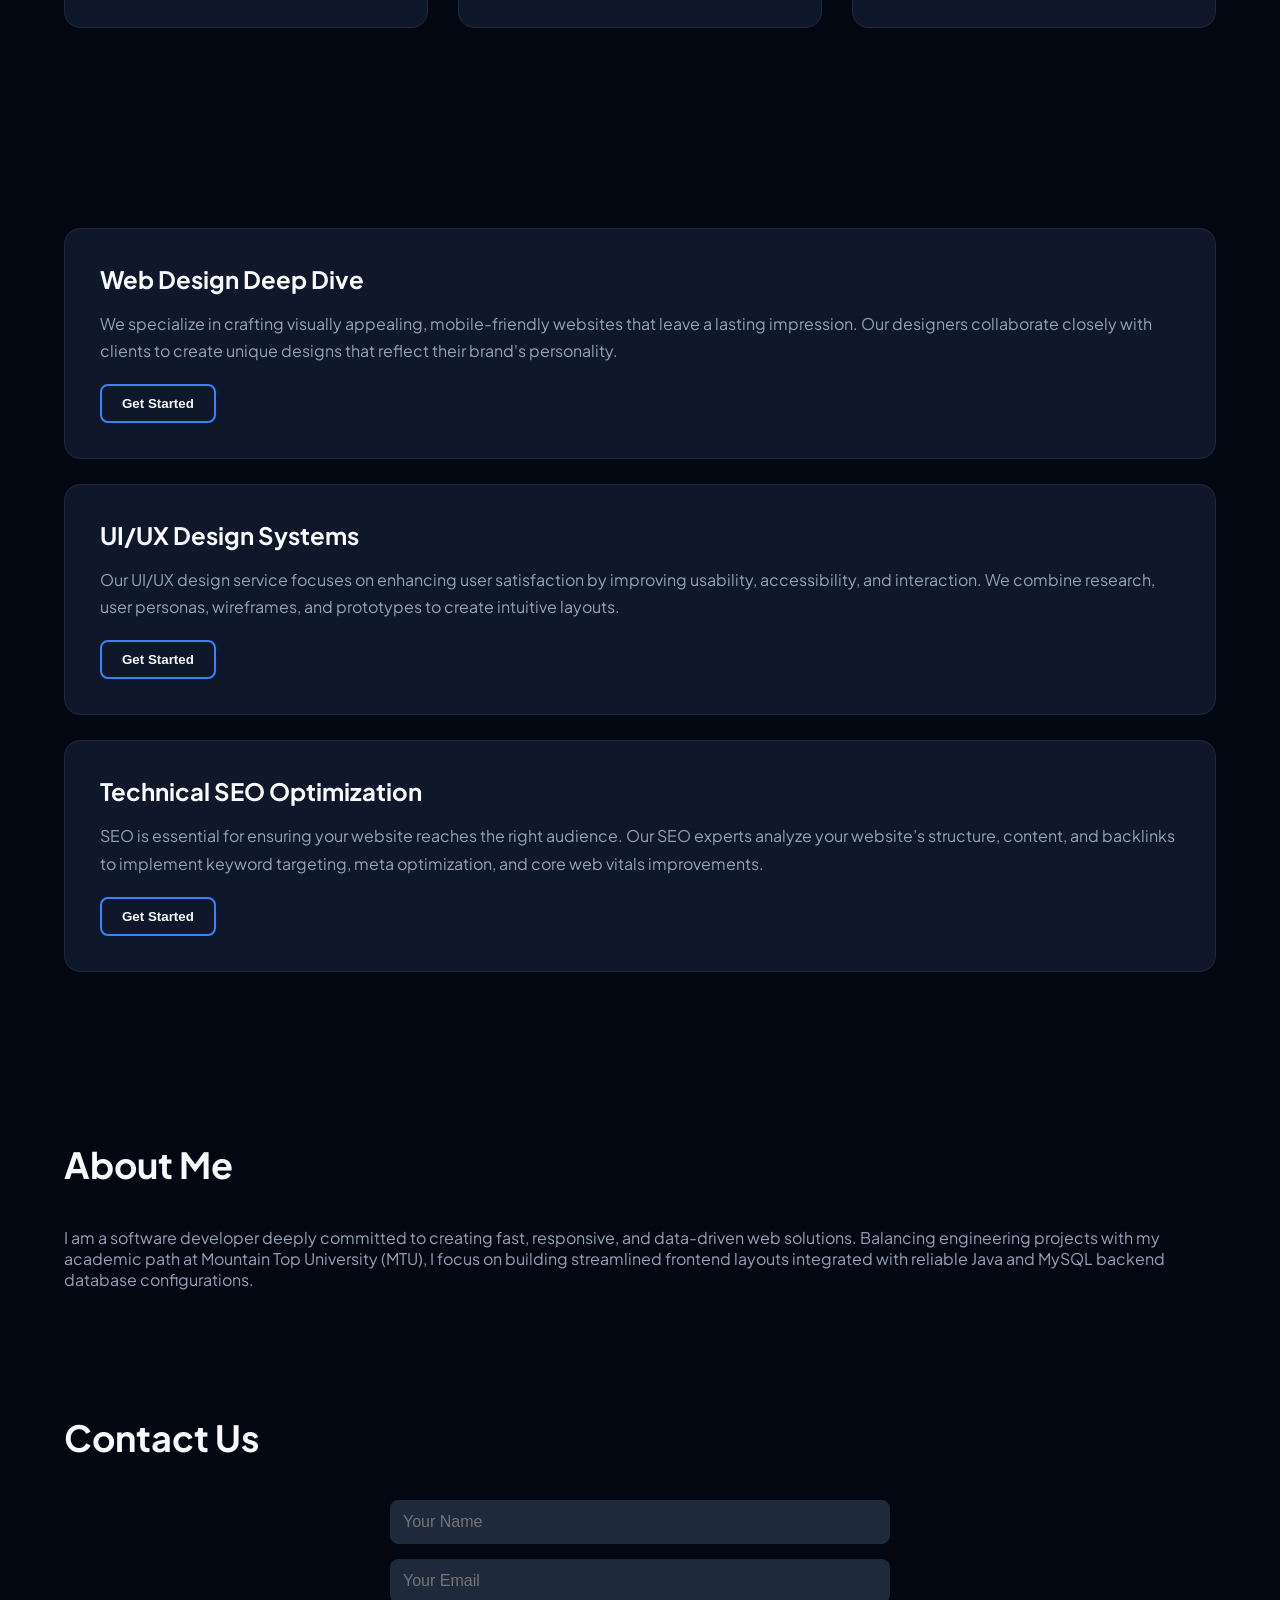
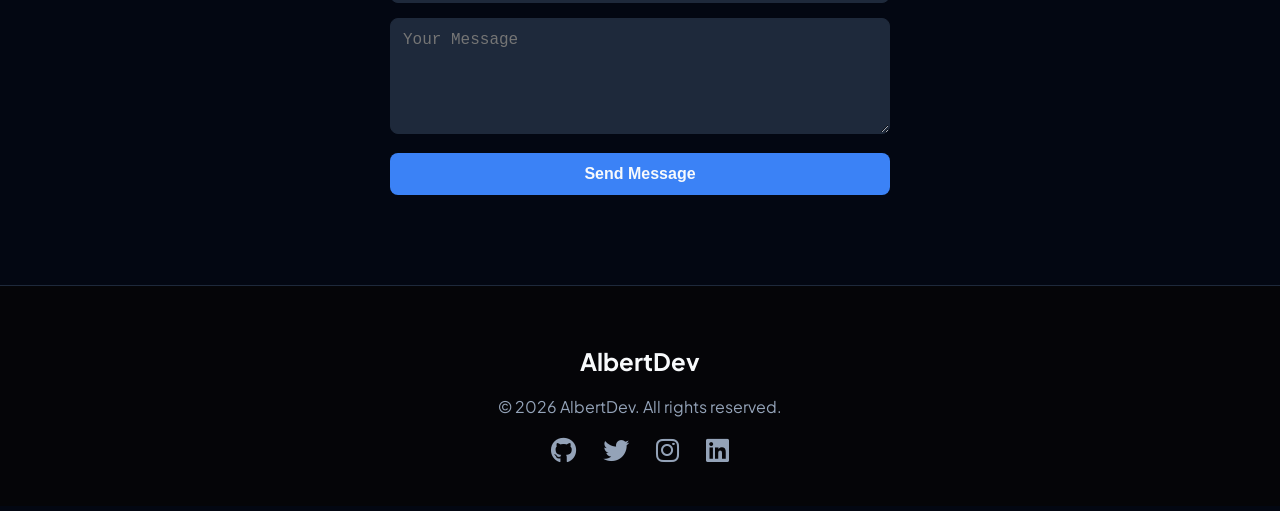
==== commit 359e7e1f: "Update index.html" ====
--- a/index.html
+++ b/index.html
@@ -64,7 +64,7 @@
 
         <div class="card portfolio-card">
             <div class="card-img-wrapper">
-                <img src="musotraxlogo.png" alt="Univault" loading="lazy">
+                <img src="univaultlogo.png" alt="Univault" loading="lazy">
             </div>
             <h2>Univault</h2>
             <p>UniVault is a full-stack web application designed to help university students manage their personal finances, track daily campus expenses, and maintain effective budgeting habits.</p>
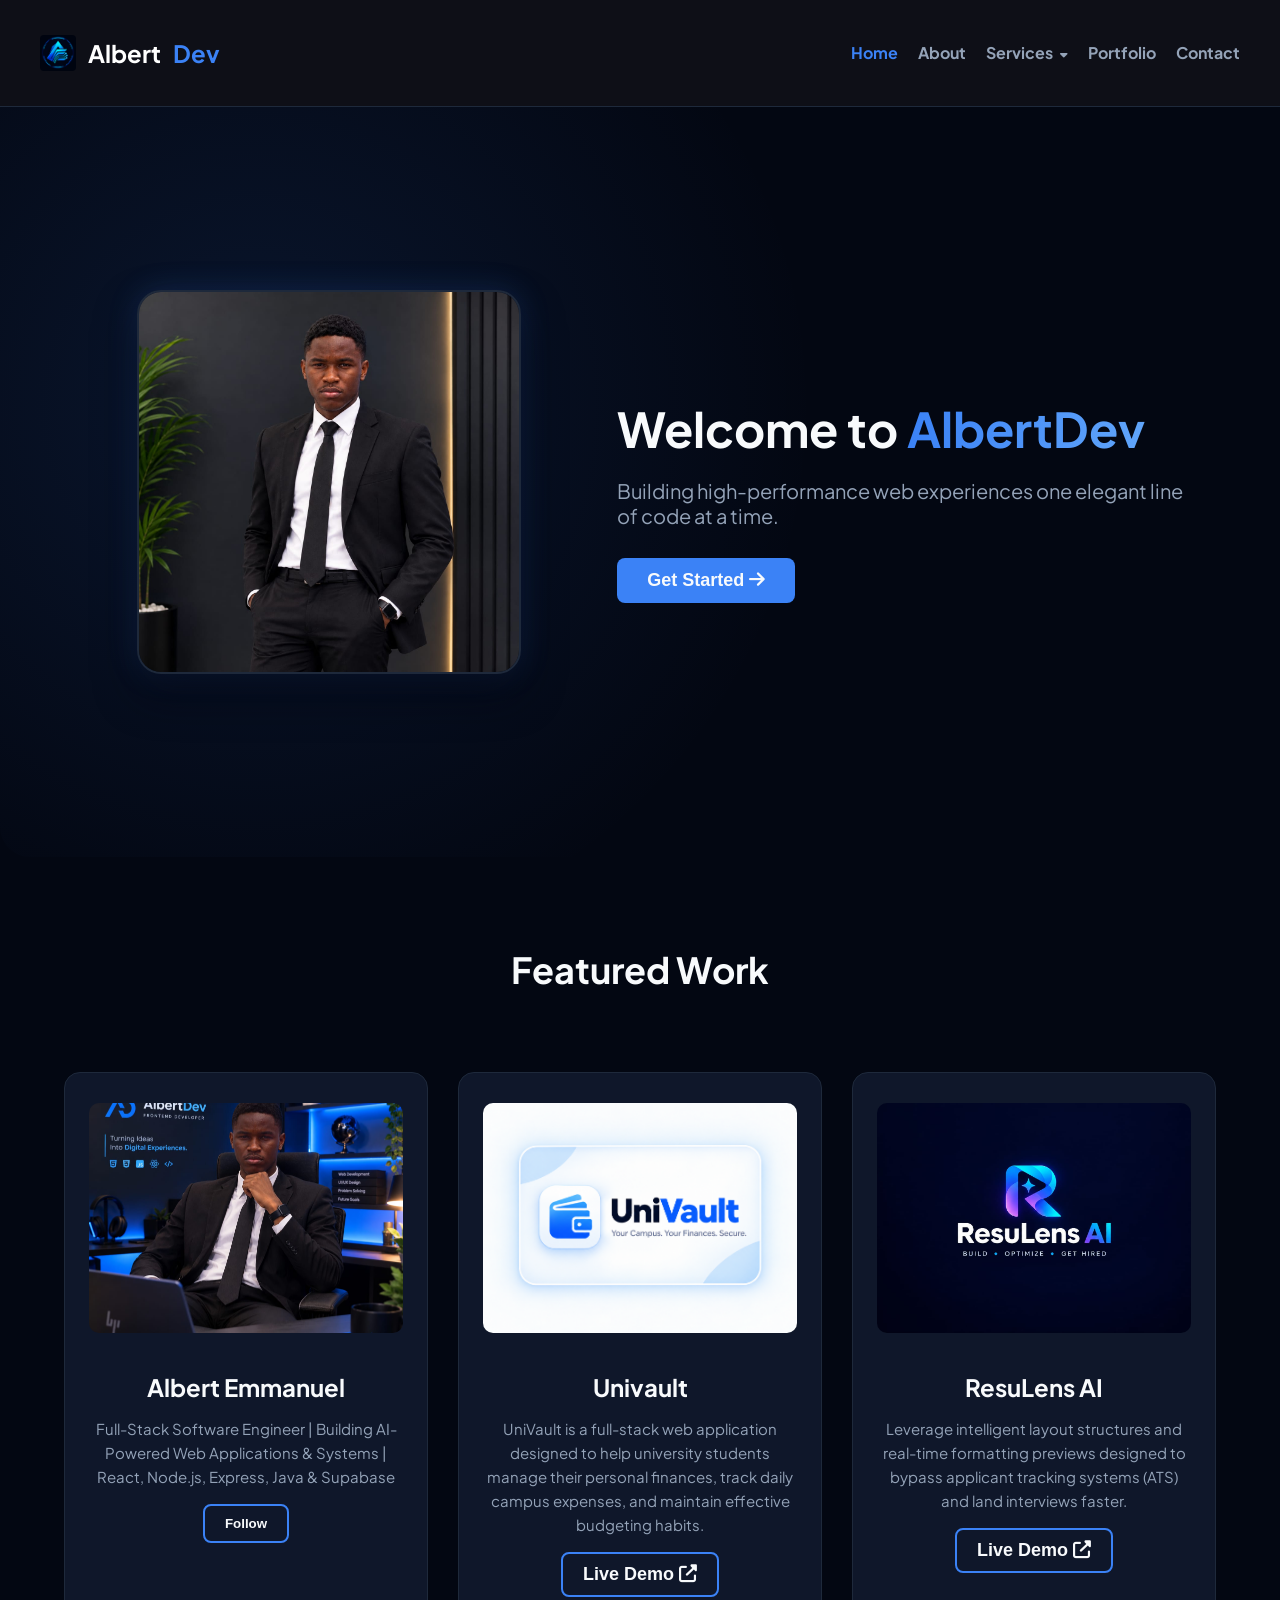
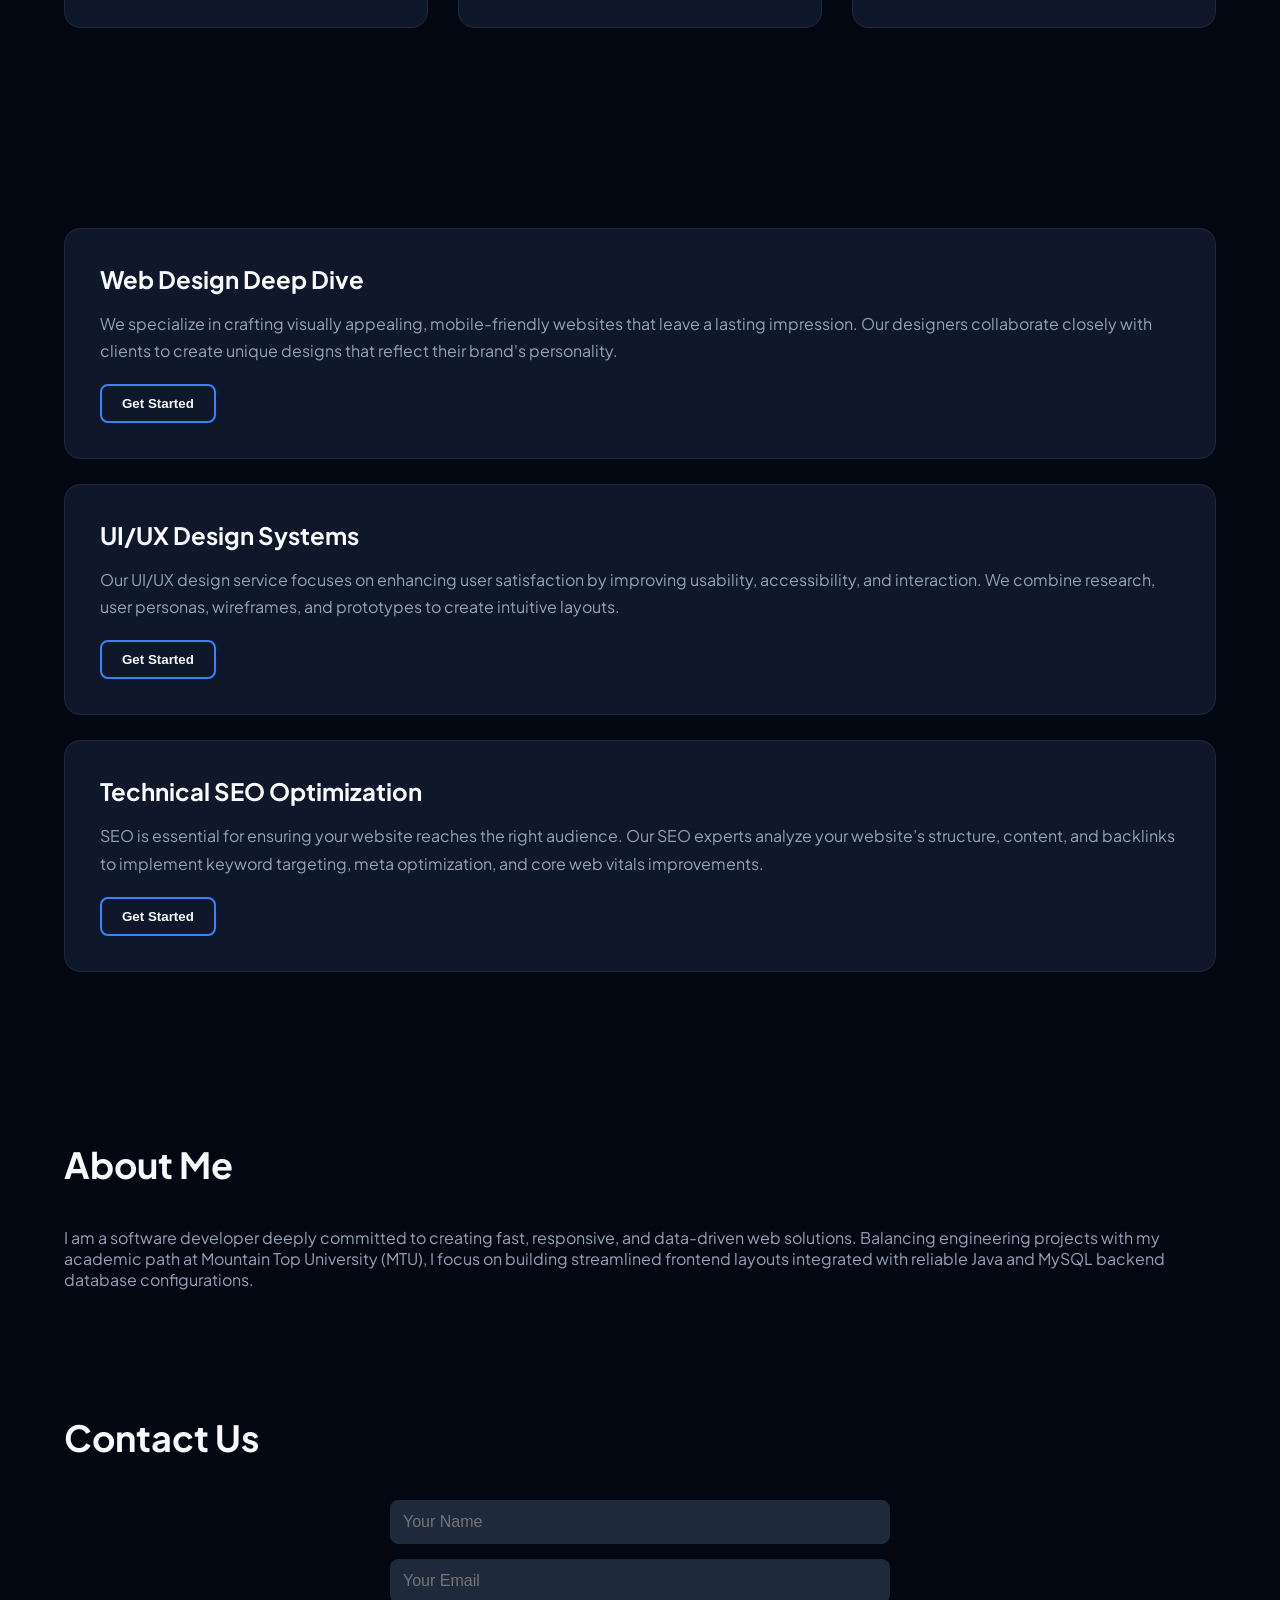
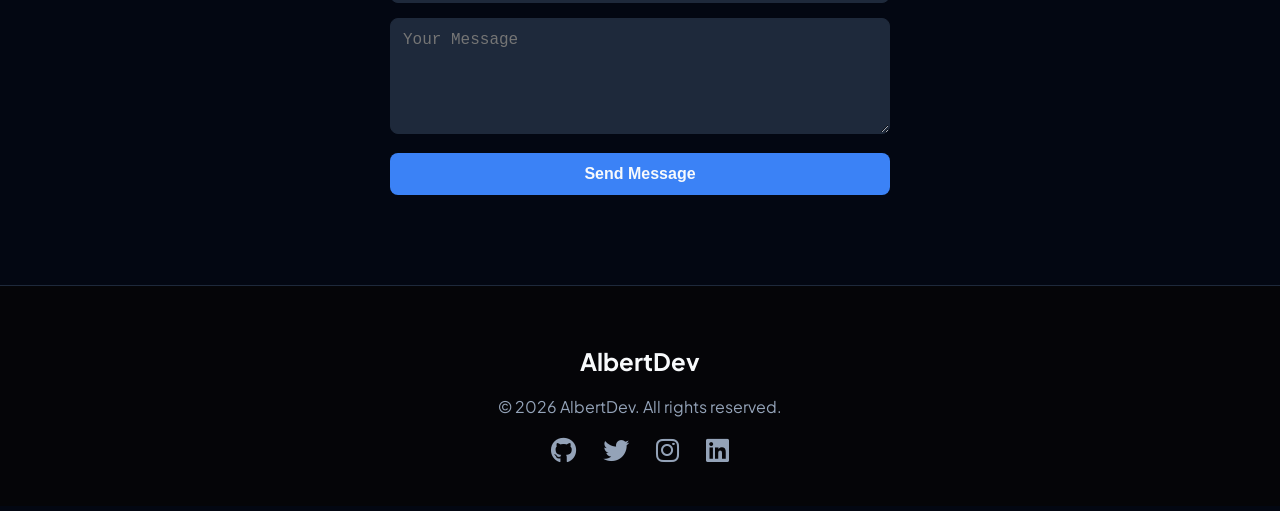
==== commit 42376dba: "Update index.html" ====
--- a/index.html
+++ b/index.html
@@ -64,7 +64,7 @@
 
         <div class="card portfolio-card">
             <div class="card-img-wrapper">
-                <img src="univaultlogo.png" alt="Univault" loading="lazy">
+                <img src="univaultlogo1.png" alt="Univault" loading="lazy">
             </div>
             <h2>Univault</h2>
             <p>UniVault is a full-stack web application designed to help university students manage their personal finances, track daily campus expenses, and maintain effective budgeting habits.</p>
